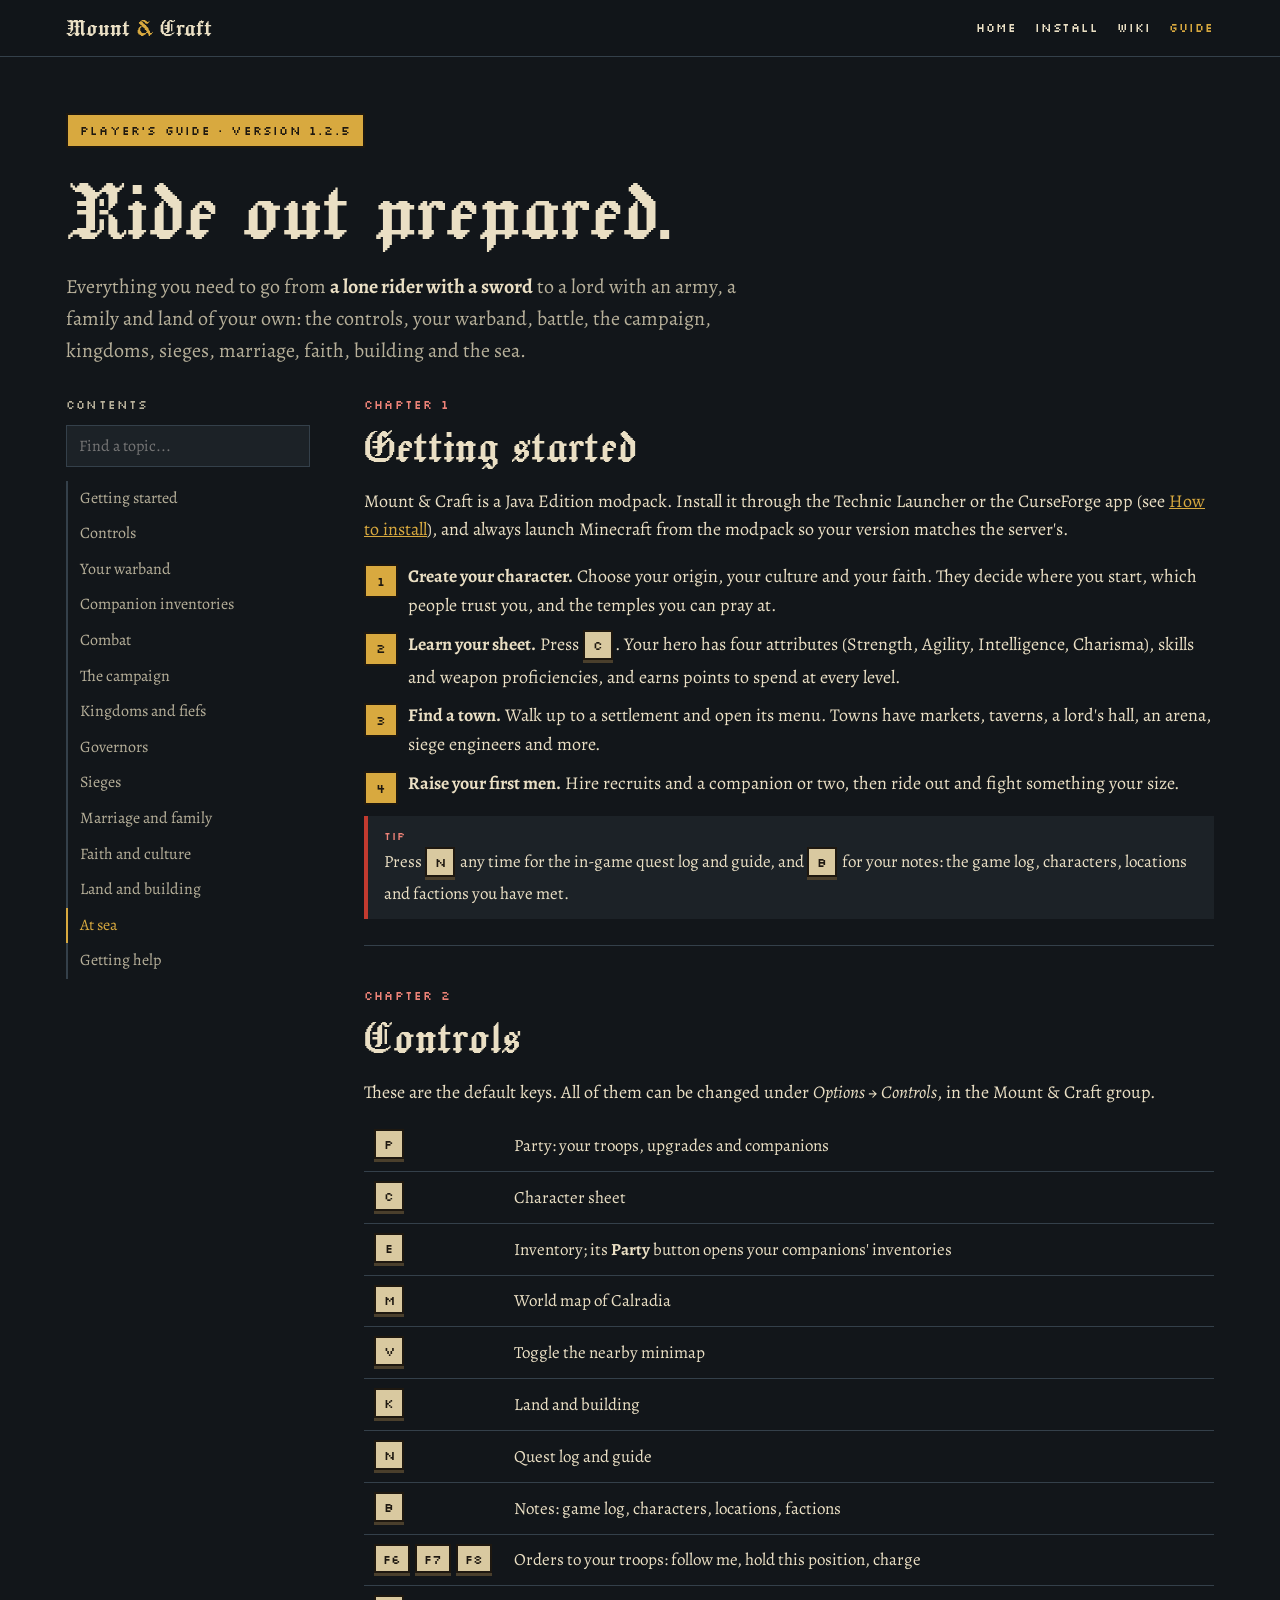
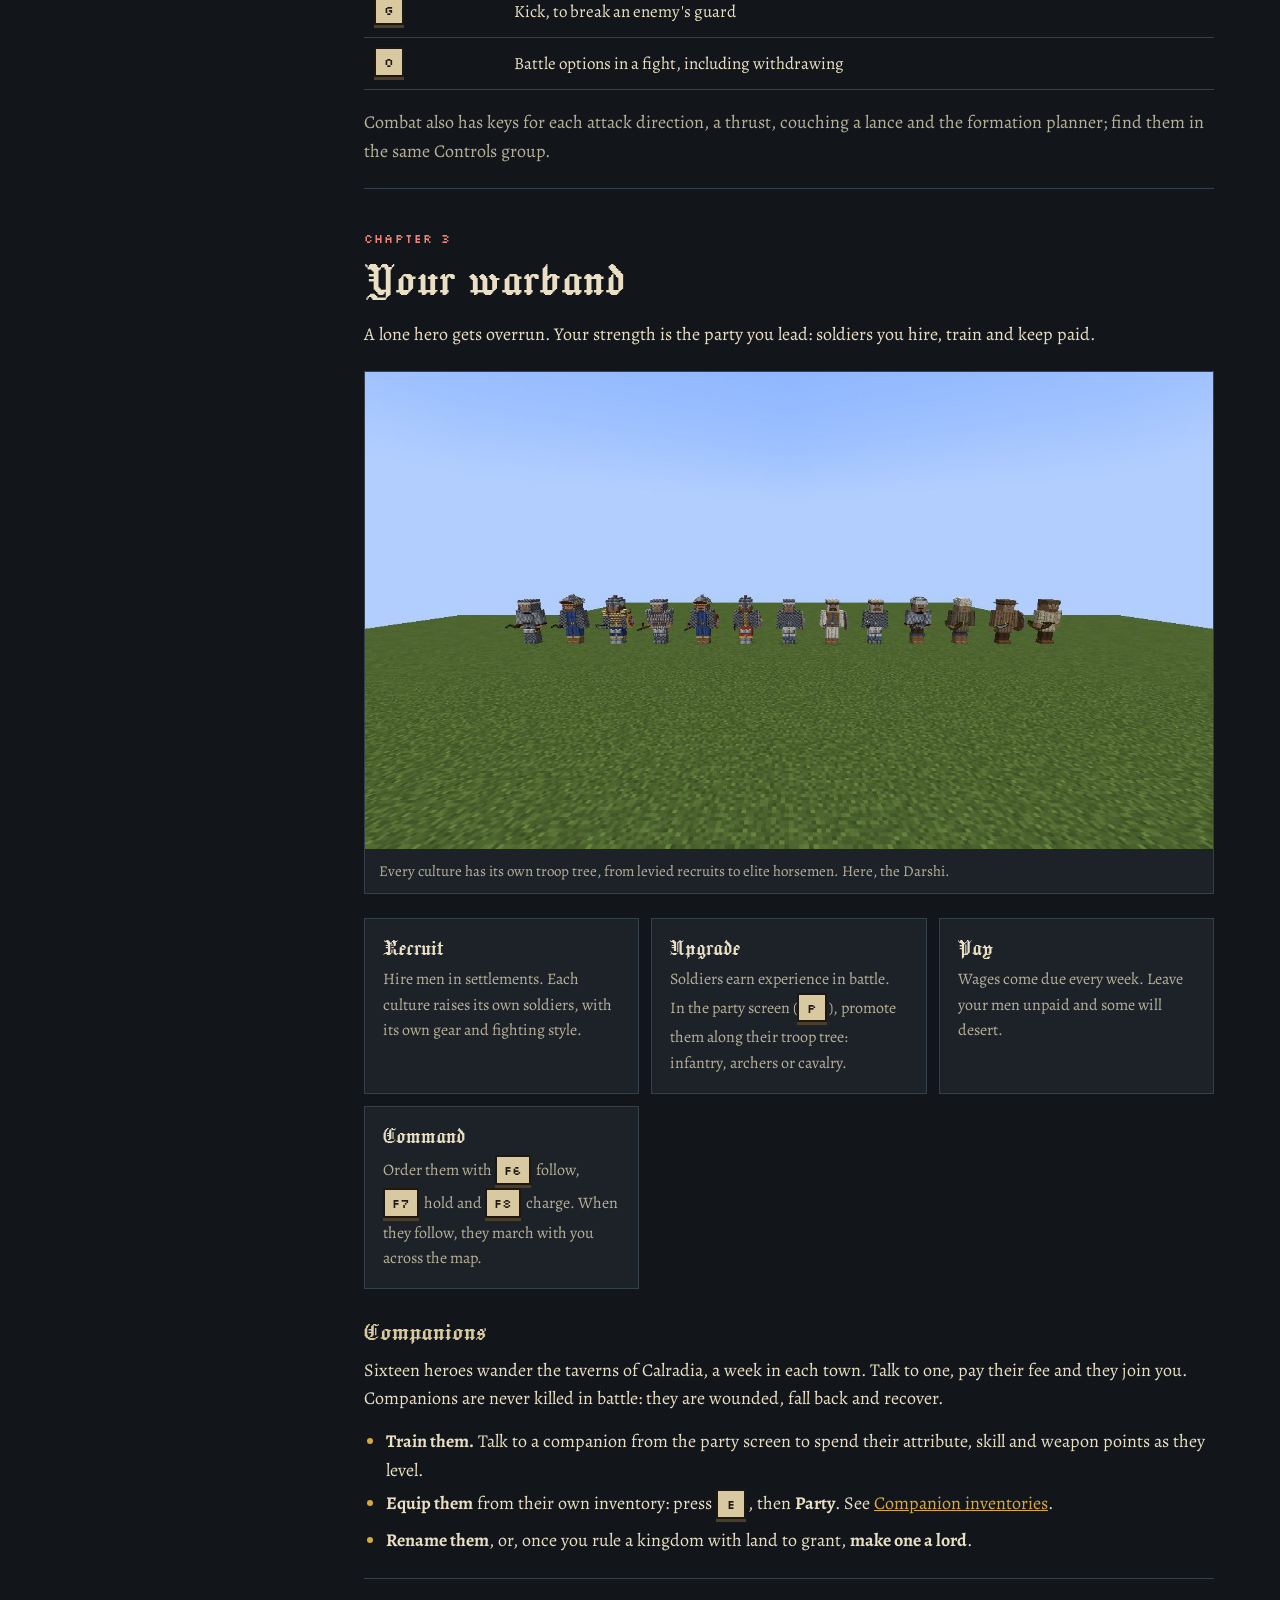
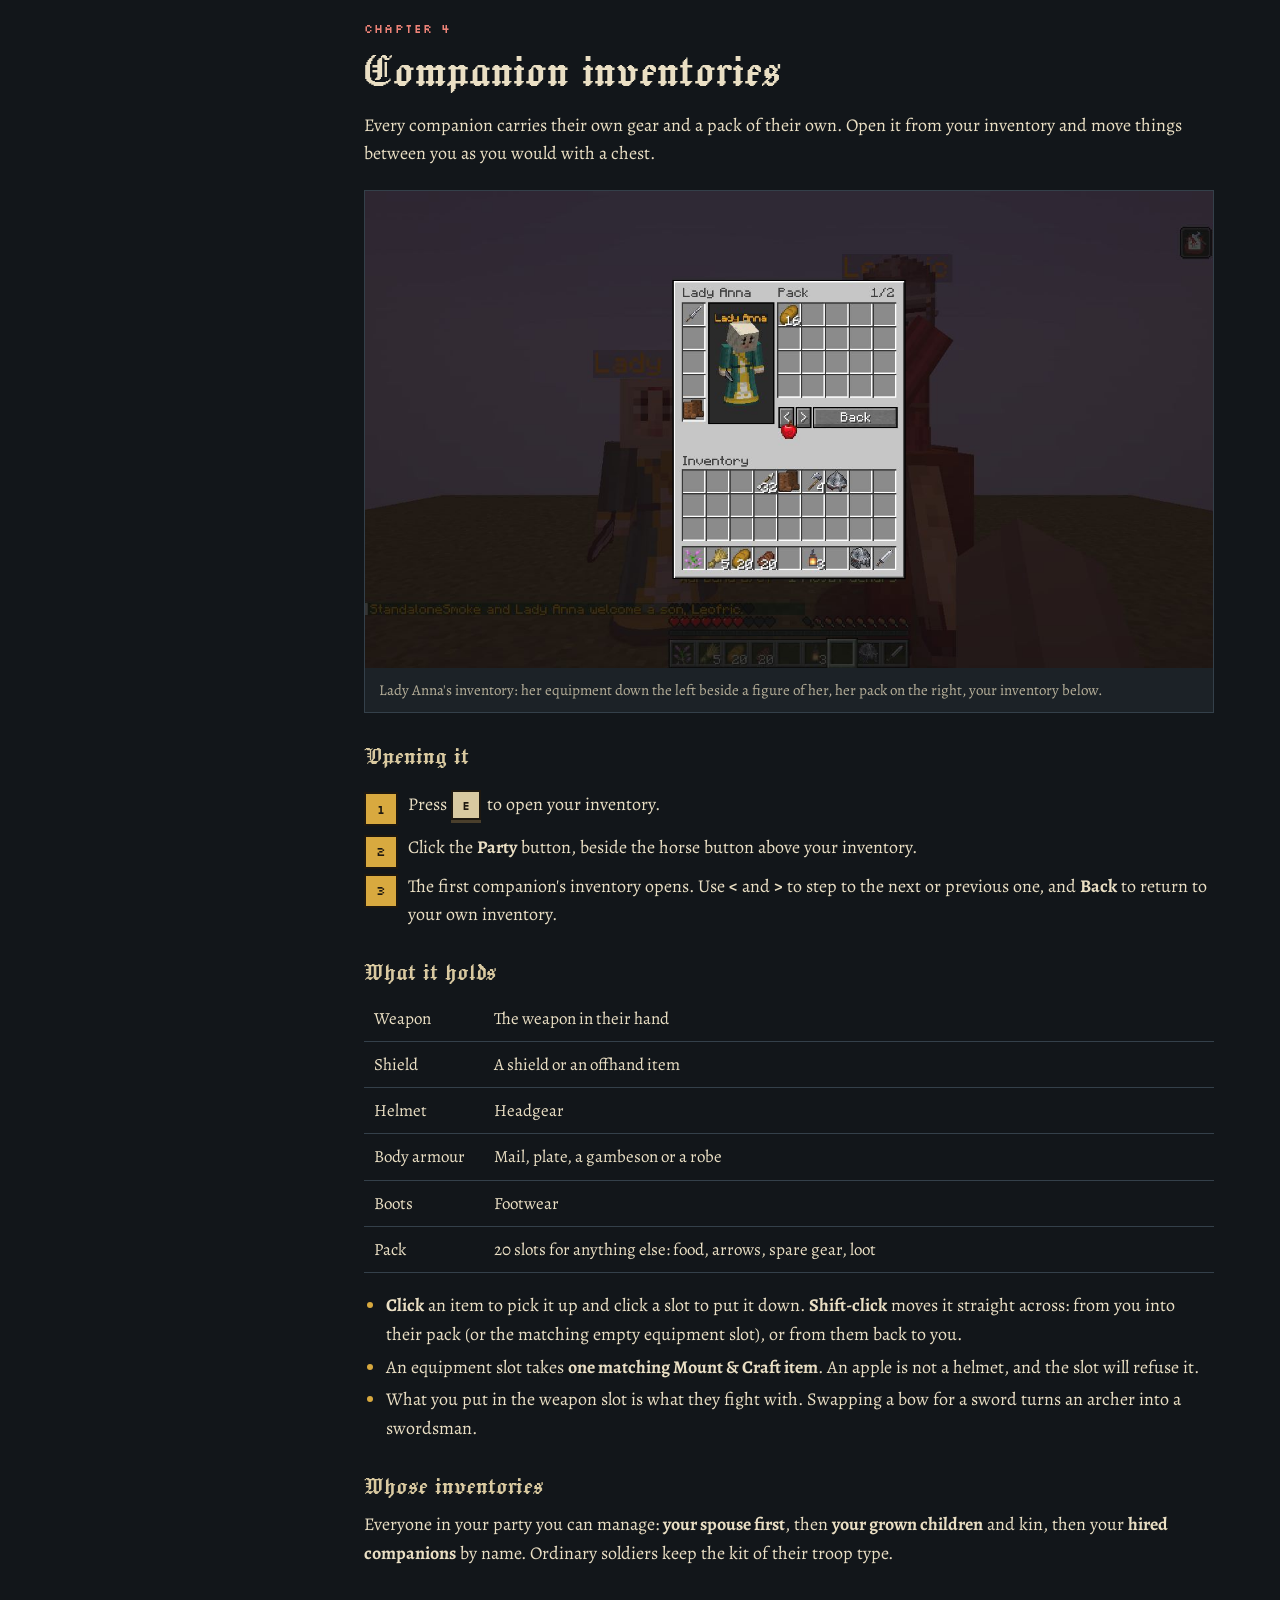
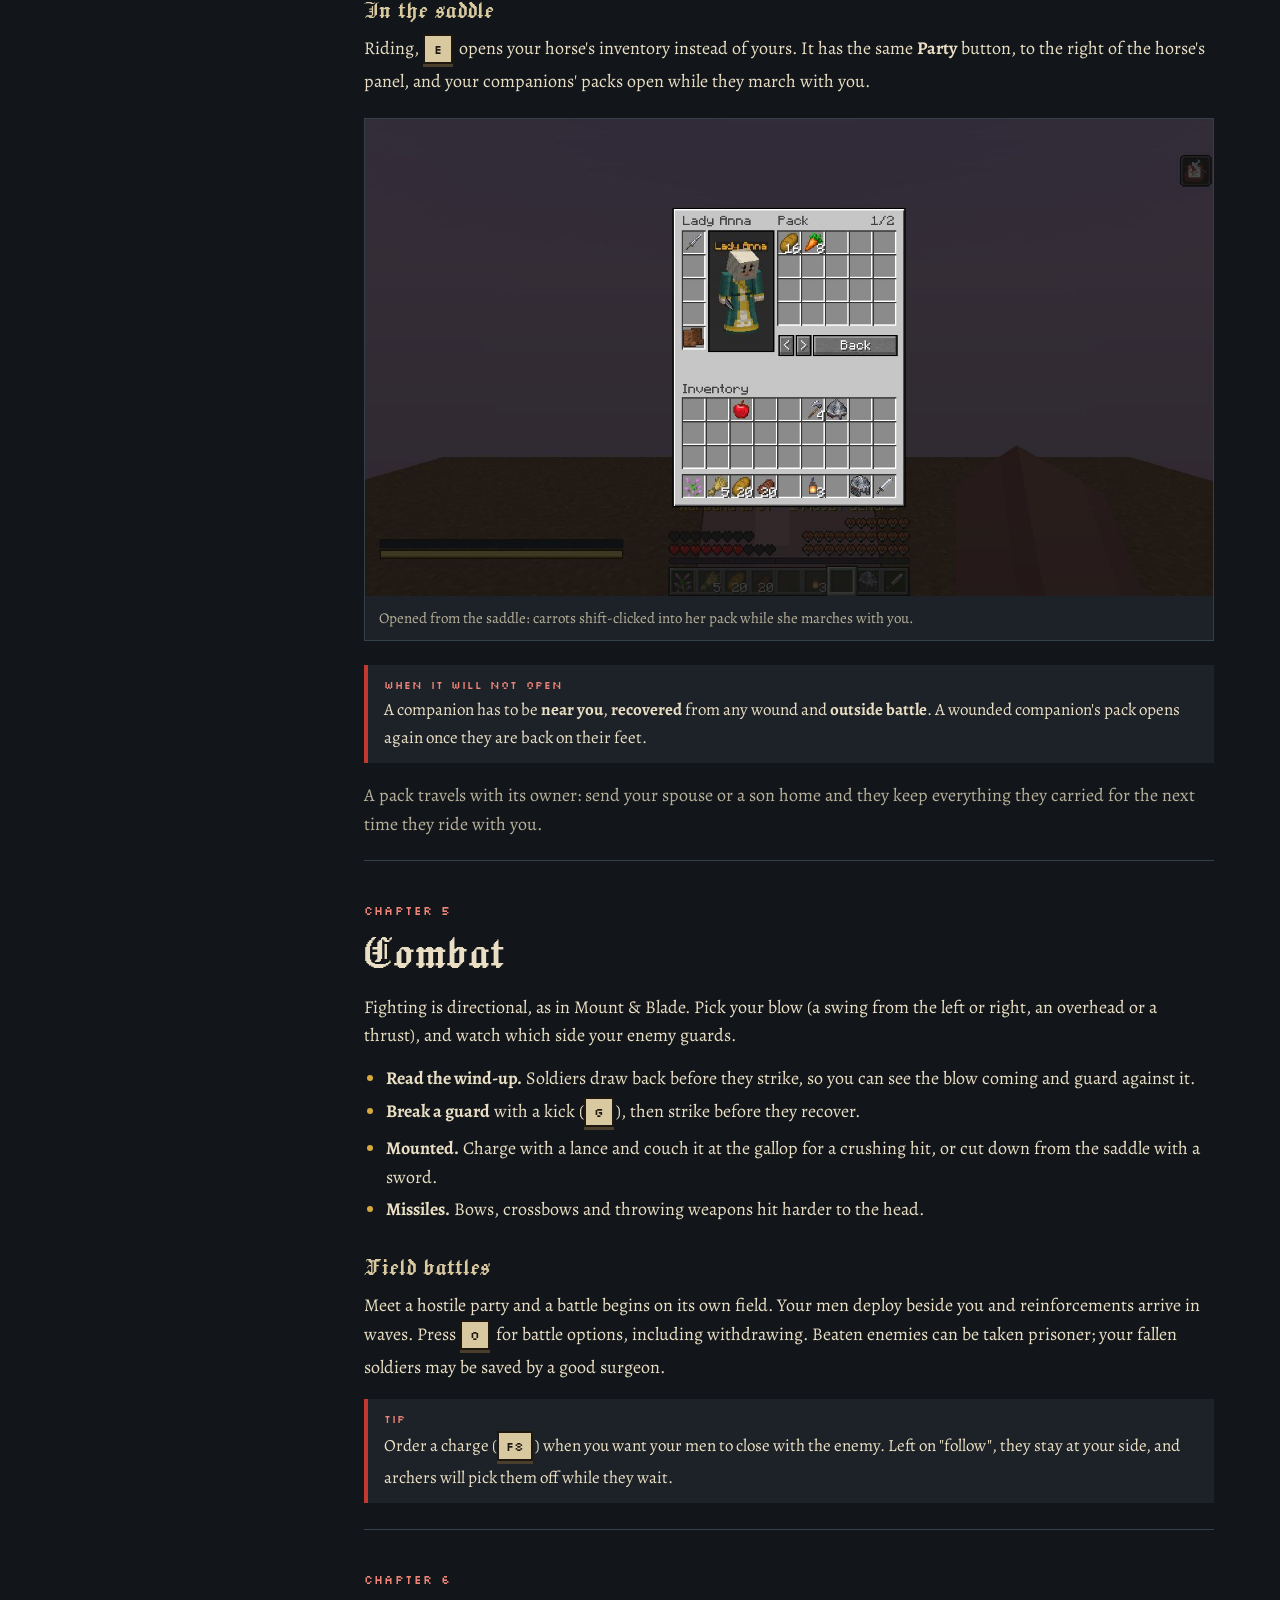
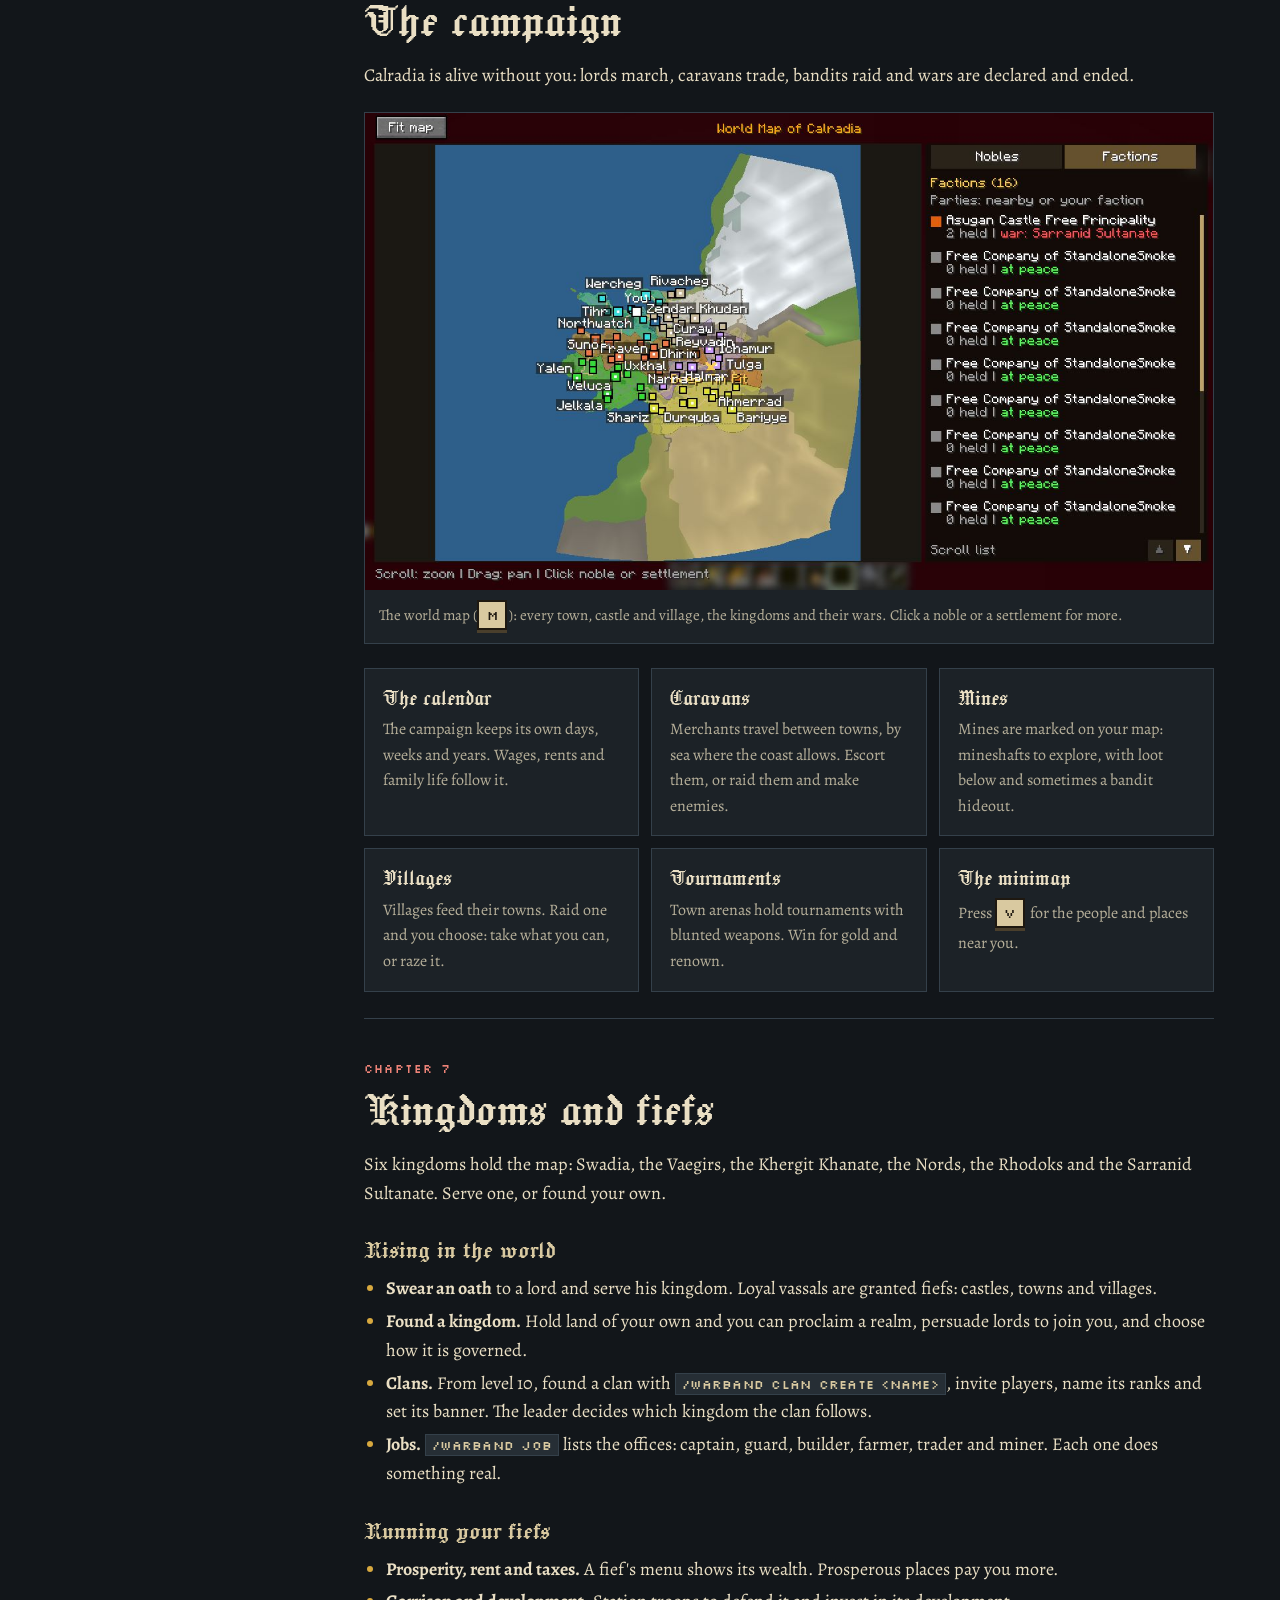
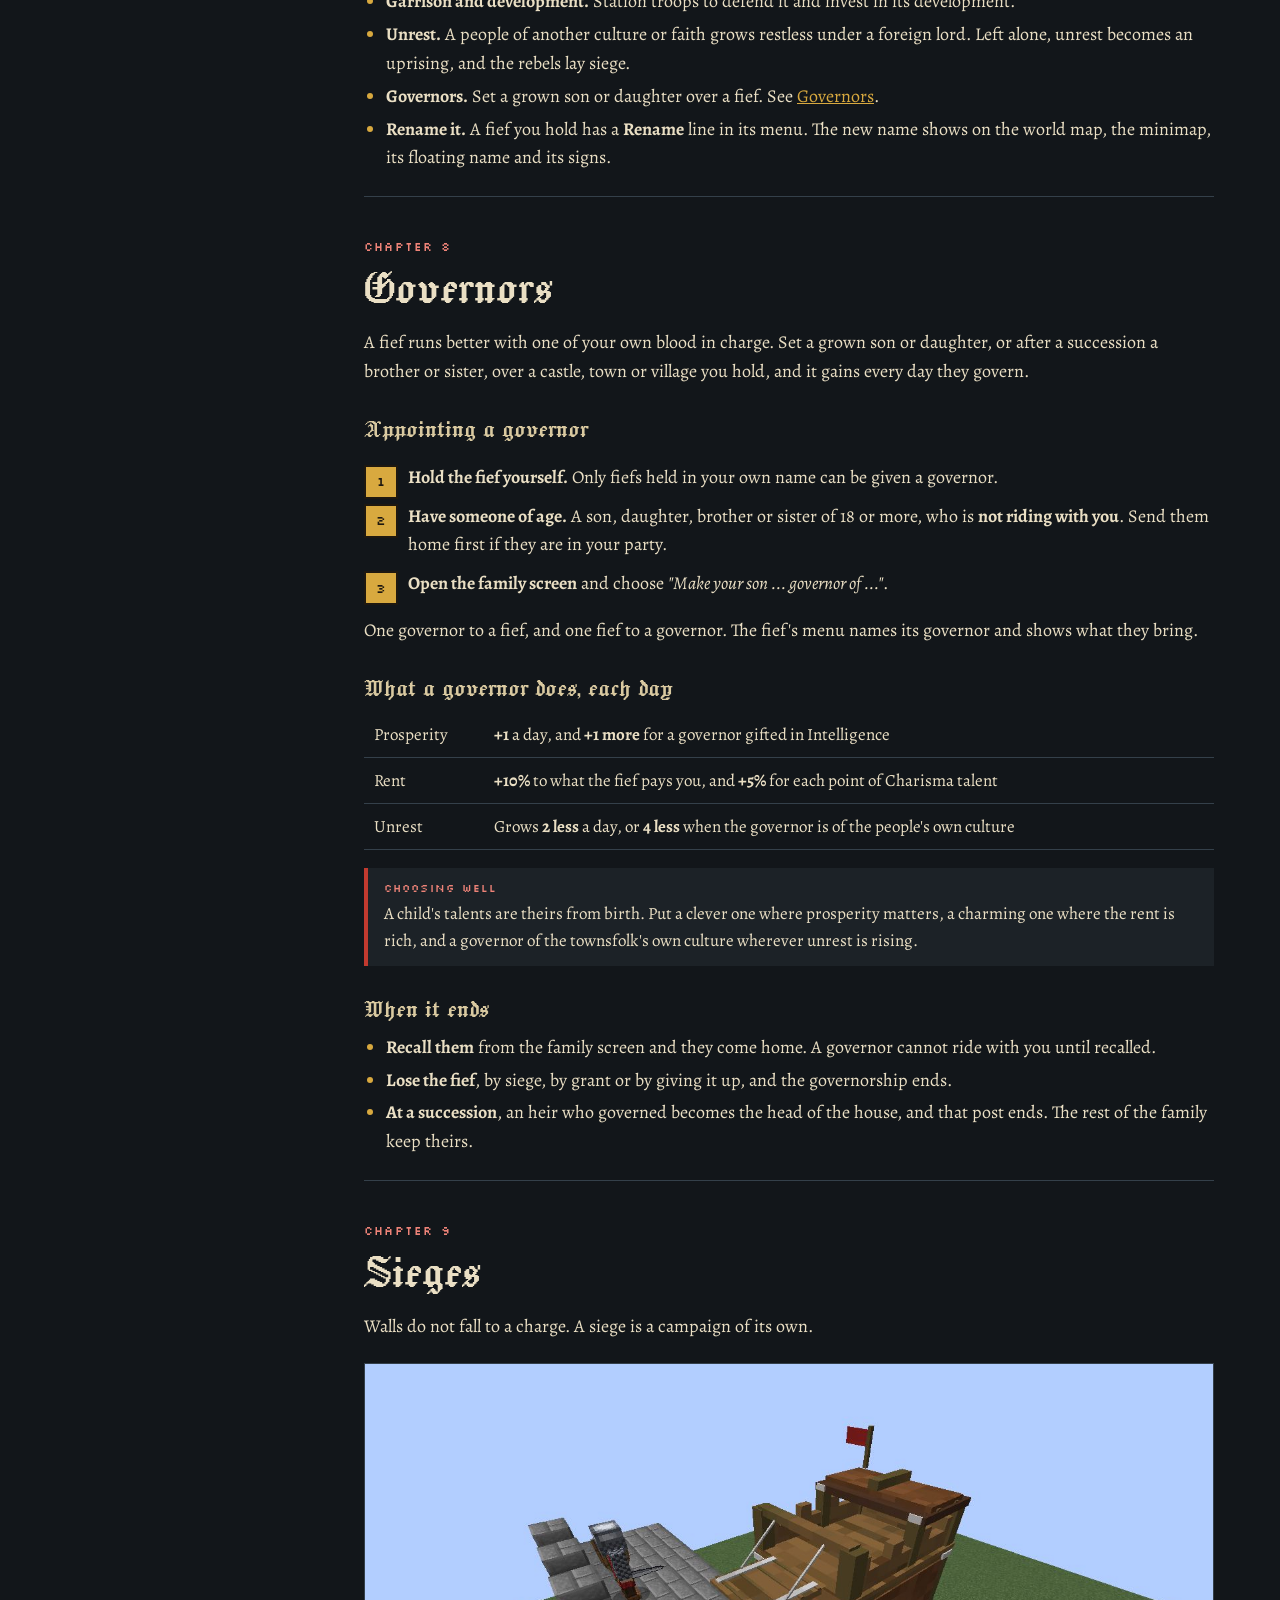
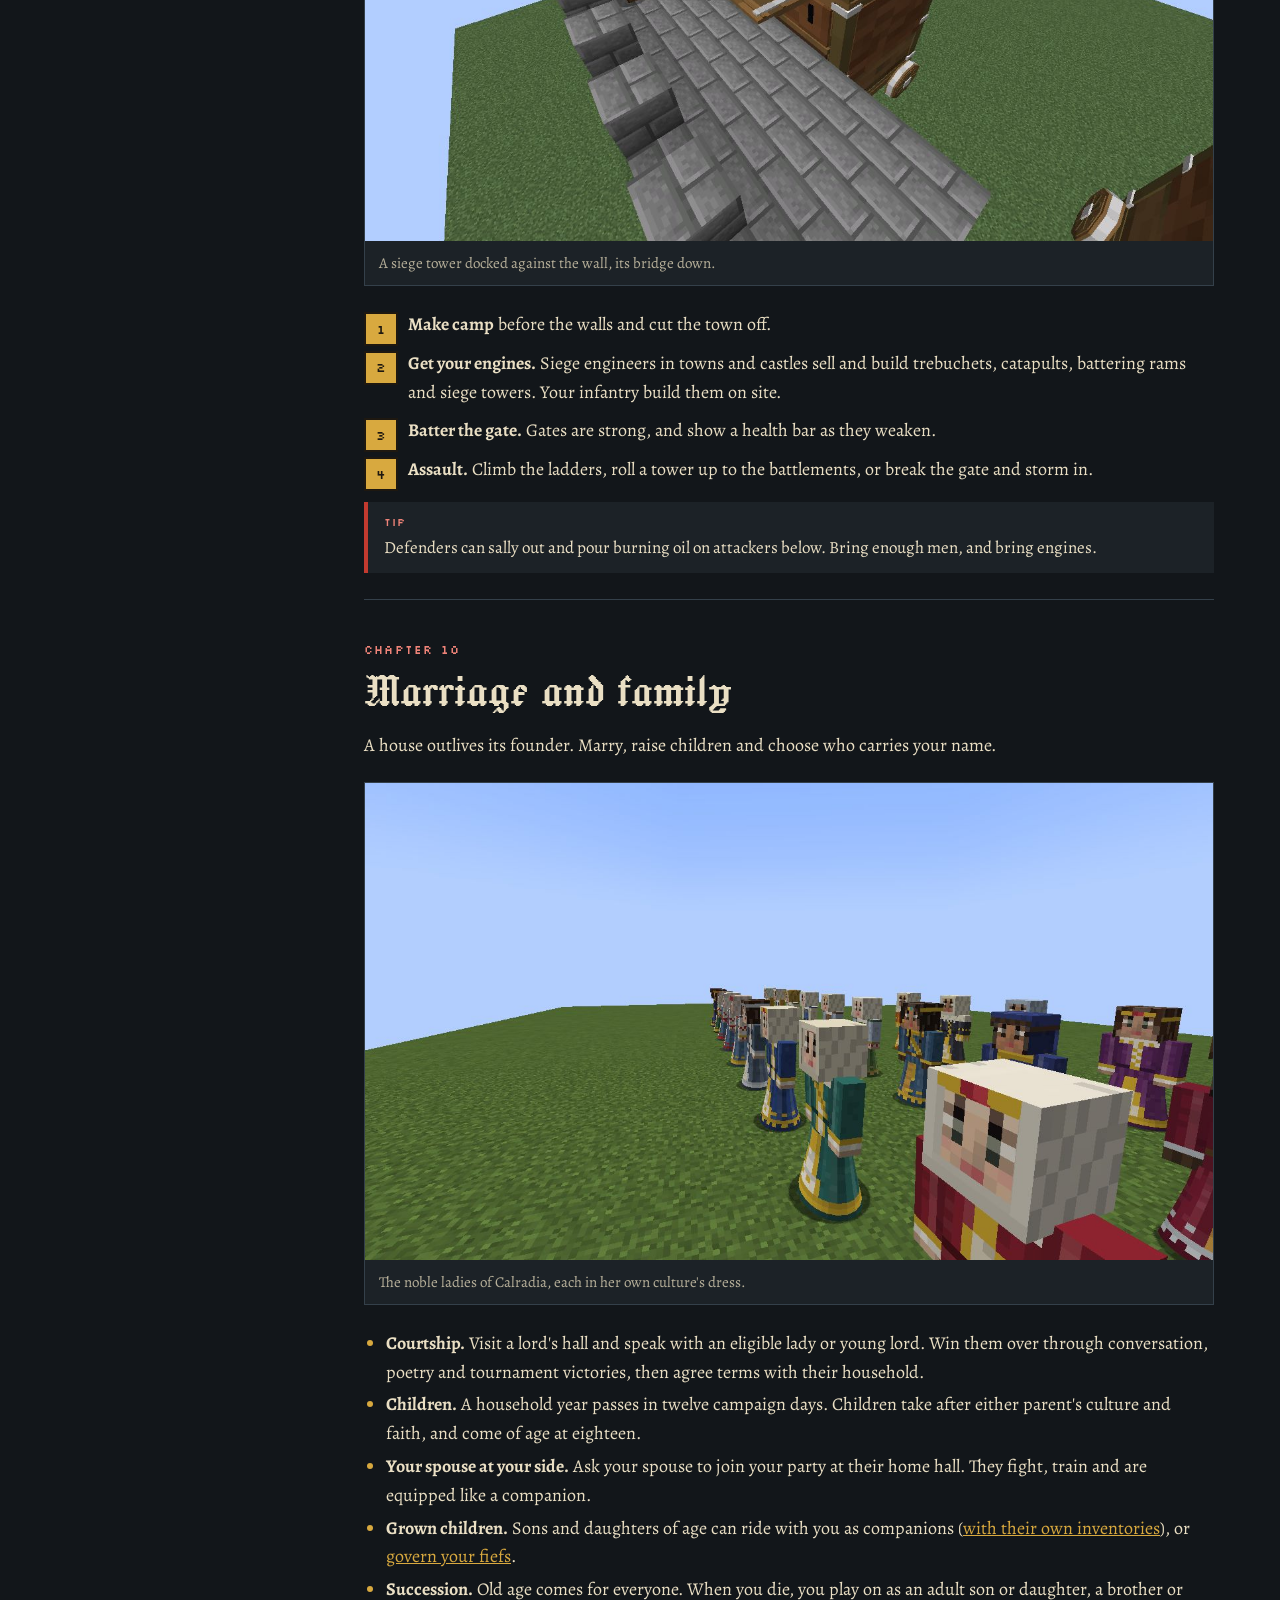
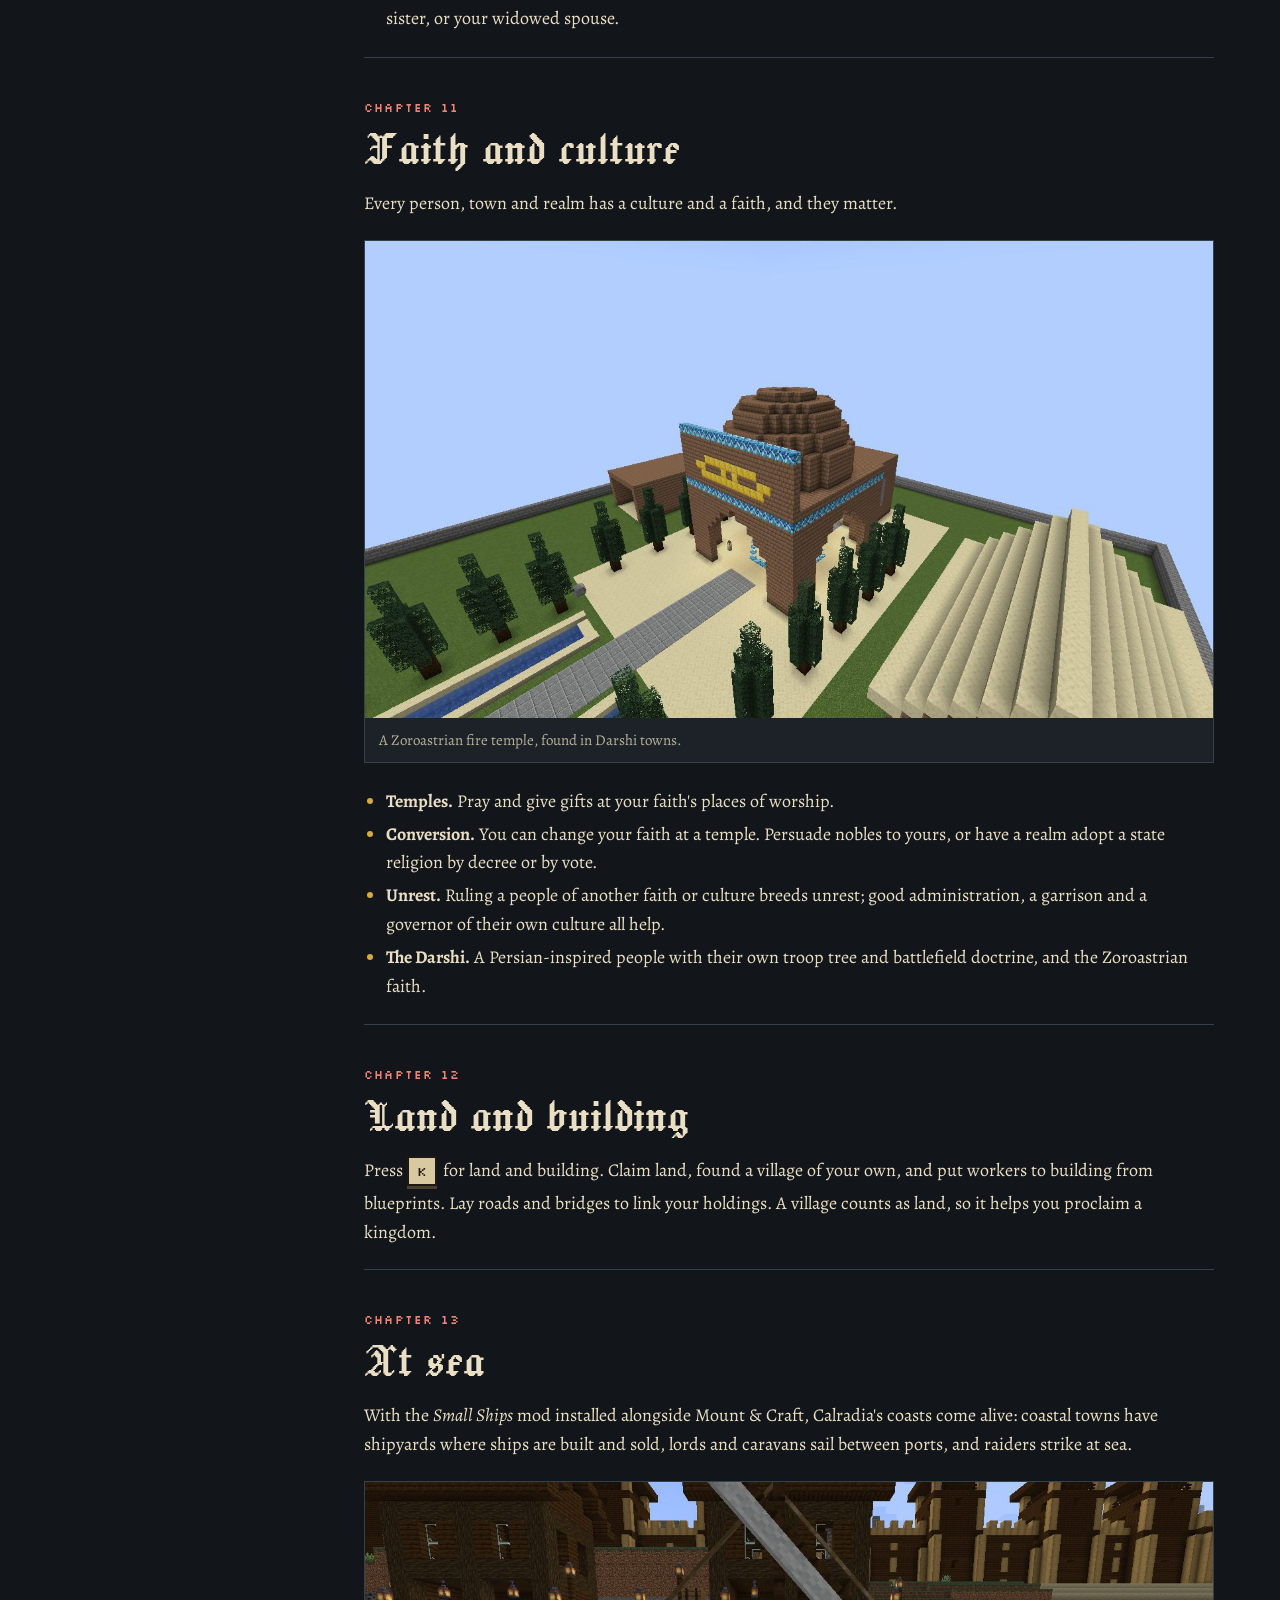
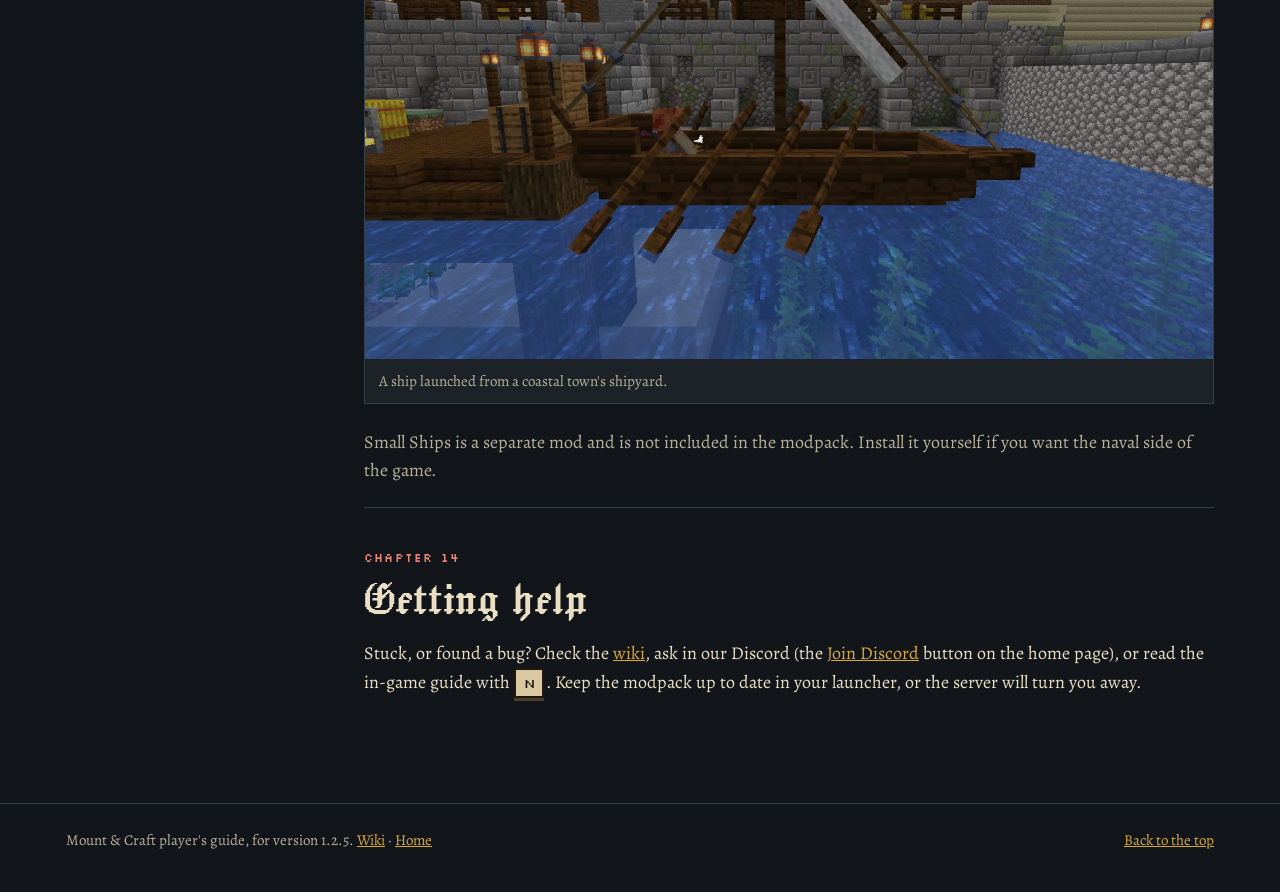
==== guide/index.html @ 96c34a3d "Add files via upload" ====
<!doctype html>
<html lang="en">
<head>
<meta charset="utf-8">
<meta name="viewport" content="width=device-width, initial-scale=1">
<title>Player's Guide | Mount &amp; Craft</title>
<meta name="description" content="How to play Mount & Craft: controls, your warband, companion inventories, combat, the campaign, kingdoms, governors, sieges, family, faith, land and the sea.">
<link rel="canonical" href="https://mountandcraft.com/guide">
<meta property="og:type" content="article">
<meta property="og:url" content="https://mountandcraft.com/guide">
<meta property="og:title" content="Player's Guide | Mount &amp; Craft">
<meta property="og:description" content="Controls, warbands, companion inventories, combat, the campaign, kingdoms, governors, sieges, family, faith, land and the sea.">
<meta property="og:image" content="https://mountandcraft.com/img/castle-town.webp">
<meta name="twitter:card" content="summary_large_image">
<link rel="preconnect" href="https://fonts.googleapis.com">
<link rel="preconnect" href="https://fonts.gstatic.com" crossorigin>
<link href="https://fonts.googleapis.com/css2?family=Alegreya:ital,wght@0,400;0,500;0,700;1,400&family=Jacquard+24&family=Silkscreen:wght@400;700&display=swap" rel="stylesheet">
<link rel="icon" href="/favicon.svg" type="image/svg+xml">
<link rel="icon" href="/favicon-32.png" sizes="32x32" type="image/png">
<link rel="apple-touch-icon" href="/apple-touch-icon.png">
<meta name="theme-color" content="#12161a">
<style>
:root {
  --night: #12161a; --stone: #1c2227; --stone-hi: #262e35; --line: #34404a;
  --parch: #eadfc4; --parch-dim: #b7b09a; --scroll: #d9c9a0; --ink: #1e1810;
  --banner: #c23a2f; --banner-dk: #8f2a22; --banner-lt: #ee8378; --brass: #d8a93f;
  --f-display: "Jacquard 24", "Pirata One", Georgia, serif;
  --f-body: "Alegreya", Georgia, "Times New Roman", serif;
  --f-pixel: "Silkscreen", "Courier New", monospace;
  --gutter: max(16px, env(safe-area-inset-left, 0px));
  color-scheme: dark;
}
* { box-sizing: border-box; }
html { scroll-behavior: smooth; scroll-padding-top: 76px; }
body { margin: 0; background: var(--night); color: var(--parch); font: 18px/1.6 var(--f-body); -webkit-font-smoothing: antialiased; }
a { color: var(--brass); }
a:hover { color: var(--parch); }
img { max-width: 100%; display: block; }

/* header, as on the wiki */
.top { position: sticky; top: 0; z-index: 10; background: rgba(18,22,26,.94); backdrop-filter: blur(6px); border-bottom: 1px solid var(--line); }
.top-in { max-width: 1180px; margin: 0 auto; padding: 14px var(--gutter); display: flex; align-items: center; justify-content: space-between; gap: 16px; }
.logo { font-family: var(--f-display); font-size: 28px; line-height: 1; color: var(--parch); text-decoration: none; white-space: nowrap; }
.logo b { color: var(--brass); font-weight: 400; }
.top nav { display: flex; gap: 18px; flex-wrap: wrap; justify-content: flex-end; }
.top nav a { font-family: var(--f-pixel); font-size: 12px; letter-spacing: .08em; text-transform: uppercase; color: var(--parch); text-decoration: none; }
.top nav a:hover, .top nav a[aria-current] { color: var(--brass); }

/* title */
.hero { max-width: 1180px; margin: 0 auto; padding: 56px var(--gutter) 28px; }
.eyebrow { display: inline-block; font-family: var(--f-pixel); font-size: 12px; letter-spacing: .1em; text-transform: uppercase; color: var(--ink); background: var(--brass); padding: 6px 12px; border: 2px solid var(--ink); }
h1 { font-family: var(--f-display); font-weight: 400; font-size: clamp(52px, 9vw, 96px); line-height: .95; margin: 18px 0 14px; }
.lede { max-width: 720px; font-size: 20px; color: var(--parch-dim); margin: 0; }
.lede strong { color: var(--parch); }

/* layout: contents beside the chapters */
.wrap { max-width: 1180px; margin: 0 auto; padding: 0 var(--gutter) 80px; display: grid; grid-template-columns: 250px minmax(0, 1fr); gap: 48px; align-items: start; }
.toc { position: sticky; top: 88px; max-height: calc(100vh - 110px); overflow: auto; padding-right: 6px; }
.toc h2 { font-family: var(--f-pixel); font-size: 12px; letter-spacing: .1em; text-transform: uppercase; color: var(--parch-dim); margin: 0 0 10px; font-weight: 400; }
.find { width: 100%; font: 16px var(--f-body); color: var(--parch); background: var(--stone); border: 1px solid var(--line); padding: 9px 12px; margin-bottom: 14px; }
.find:focus { outline: 2px solid var(--brass); outline-offset: 0; }
.toc ol { list-style: none; margin: 0; padding: 0; }
.toc li a { display: block; padding: 5px 0 5px 12px; border-left: 2px solid var(--line); color: var(--parch-dim); text-decoration: none; font-size: 16px; }
.toc li a:hover { color: var(--parch); border-color: var(--parch-dim); }
.toc li a.on { color: var(--brass); border-color: var(--brass); }
.toc .none { display: none; color: var(--parch-dim); font-size: 15px; margin: 8px 0 0; }

/* chapters */
.ch { border-top: 1px solid var(--line); padding: 40px 0 8px; }
.ch:first-child { border-top: 0; padding-top: 0; }
.ch > .label { font-family: var(--f-pixel); font-size: 12px; letter-spacing: .1em; text-transform: uppercase; color: var(--banner-lt); margin: 0 0 6px; }
.ch h2 { font-family: var(--f-display); font-weight: 400; font-size: clamp(36px, 5vw, 52px); line-height: 1; margin: 0 0 14px; }
.ch h3 { font-family: var(--f-display); font-weight: 400; font-size: 28px; line-height: 1.1; margin: 28px 0 8px; color: var(--scroll); }
.ch p { margin: 0 0 14px; }
.ch ul { margin: 0 0 16px; padding-left: 22px; }
.ch li { margin: 4px 0; }
.ch li::marker { color: var(--brass); }
.dim { color: var(--parch-dim); }
code { font-family: var(--f-pixel); font-size: .72em; letter-spacing: .02em; background: var(--stone-hi); border: 1px solid var(--line); padding: 2px 6px; color: var(--scroll); white-space: nowrap; }

figure { margin: 22px 0 24px; border: 1px solid var(--line); background: var(--stone); }
figure img { width: 100%; height: auto; aspect-ratio: 16 / 9; object-fit: cover; image-rendering: auto; }
figcaption { padding: 10px 14px; font-size: 15px; color: var(--parch-dim); }

.cards { display: grid; grid-template-columns: repeat(auto-fit, minmax(230px, 1fr)); gap: 12px; margin: 8px 0 18px; }
.card { background: var(--stone); border: 1px solid var(--line); padding: 16px 18px; }
.card h4 { font-family: var(--f-display); font-weight: 400; font-size: 24px; line-height: 1.1; margin: 0 0 6px; color: var(--parch); }
.card p { margin: 0; font-size: 16px; color: var(--parch-dim); }

.tip { border-left: 4px solid var(--banner); background: var(--stone); padding: 12px 16px; margin: 18px 0; font-size: 17px; }
.tip b { font-family: var(--f-pixel); font-size: 11px; letter-spacing: .1em; text-transform: uppercase; color: var(--banner-lt); font-weight: 400; display: block; margin-bottom: 2px; }

/* controls */
.keys { width: 100%; border-collapse: collapse; margin: 8px 0 18px; font-size: 17px; }
.keys td { padding: 9px 10px; border-bottom: 1px solid var(--line); vertical-align: middle; }
.keys td:first-child { width: 120px; white-space: nowrap; }
kbd { display: inline-block; min-width: 30px; text-align: center; font-family: var(--f-pixel); font-size: 13px; color: var(--ink); background: var(--scroll); border: 2px solid var(--ink); box-shadow: 0 3px 0 var(--ink-dim, #4a3f2c); padding: 3px 7px 2px; margin: 0 2px 3px 0; }

.steps { counter-reset: s; list-style: none; padding: 0 !important; }
.steps li { counter-increment: s; position: relative; padding-left: 44px; margin: 10px 0 !important; }
.steps li::before { content: counter(s); position: absolute; left: 0; top: 2px; width: 30px; height: 30px; display: grid; place-items: center; font-family: var(--f-pixel); font-size: 13px; color: var(--ink); background: var(--brass); border: 2px solid var(--ink); }

.foot { border-top: 1px solid var(--line); }
.foot-in { max-width: 1180px; margin: 0 auto; padding: 24px var(--gutter) 40px; display: flex; justify-content: space-between; gap: 16px; flex-wrap: wrap; font-size: 15px; color: var(--parch-dim); }

[hidden] { display: none !important; }

@media (max-width: 960px) {
  .wrap { grid-template-columns: minmax(0, 1fr); gap: 20px; }
  .toc { position: static; max-height: none; border: 1px solid var(--line); background: var(--stone); padding: 14px 16px; }
  .toc ol { columns: 2; column-gap: 18px; }
  .hero { padding-top: 36px; }
}
@media (max-width: 520px) {
  body { font-size: 17px; }
  .top nav { gap: 12px; }
  .top nav a.wide { display: none; }
  .toc ol { columns: 1; }
  .keys td:first-child { width: 96px; }
}
</style>
</head>
<body id="top">

<header class="top">
  <div class="top-in">
    <a class="logo" href="/">Mount <b>&amp;</b> Craft</a>
    <nav aria-label="Site">
      <a href="/">Home</a>
      <a class="wide" href="/#install">Install</a>
      <a href="/wiki">Wiki</a>
      <a href="/guide" aria-current="page">Guide</a>
    </nav>
  </div>
</header>

<section class="hero">
  <span class="eyebrow">Player's guide &middot; version 1.2.5</span>
  <h1>Ride out prepared.</h1>
  <p class="lede">Everything you need to go from <strong>a lone rider with a sword</strong> to a lord with an army, a family and land of your own: the controls, your warband, battle, the campaign, kingdoms, sieges, marriage, faith, building and the sea.</p>
</section>

<div class="wrap">
  <aside class="toc" aria-label="Contents">
    <h2>Contents</h2>
    <input class="find" type="search" placeholder="Find a topic..." aria-label="Find a topic" id="find">
    <ol id="toc"></ol>
    <p class="none" id="none">Nothing matches. Try "siege", "marry" or "map".</p>
  </aside>

  <main id="guide">

    <section class="ch" id="start" data-title="Getting started">
      <p class="label"></p>
      <h2>Getting started</h2>
      <p>Mount &amp; Craft is a Java Edition modpack. Install it through the Technic Launcher or the CurseForge app (see <a href="/#install">How to install</a>), and always launch Minecraft from the modpack so your version matches the server's.</p>
      <ol class="steps">
        <li><strong>Create your character.</strong> Choose your origin, your culture and your faith. They decide where you start, which people trust you, and the temples you can pray at.</li>
        <li><strong>Learn your sheet.</strong> Press <kbd>C</kbd>. Your hero has four attributes (Strength, Agility, Intelligence, Charisma), skills and weapon proficiencies, and earns points to spend at every level.</li>
        <li><strong>Find a town.</strong> Walk up to a settlement and open its menu. Towns have markets, taverns, a lord's hall, an arena, siege engineers and more.</li>
        <li><strong>Raise your first men.</strong> Hire recruits and a companion or two, then ride out and fight something your size.</li>
      </ol>
      <div class="tip"><b>Tip</b>Press <kbd>N</kbd> any time for the in-game quest log and guide, and <kbd>B</kbd> for your notes: the game log, characters, locations and factions you have met.</div>
    </section>

    <section class="ch" id="controls" data-title="Controls">
      <p class="label"></p>
      <h2>Controls</h2>
      <p>These are the default keys. All of them can be changed under <em>Options &rarr; Controls</em>, in the Mount &amp; Craft group.</p>
      <table class="keys">
        <tr><td><kbd>P</kbd></td><td>Party: your troops, upgrades and companions</td></tr>
        <tr><td><kbd>C</kbd></td><td>Character sheet</td></tr>
        <tr><td><kbd>E</kbd></td><td>Inventory; its <strong>Party</strong> button opens your companions' inventories</td></tr>
        <tr><td><kbd>M</kbd></td><td>World map of Calradia</td></tr>
        <tr><td><kbd>V</kbd></td><td>Toggle the nearby minimap</td></tr>
        <tr><td><kbd>K</kbd></td><td>Land and building</td></tr>
        <tr><td><kbd>N</kbd></td><td>Quest log and guide</td></tr>
        <tr><td><kbd>B</kbd></td><td>Notes: game log, characters, locations, factions</td></tr>
        <tr><td><kbd>F6</kbd> <kbd>F7</kbd> <kbd>F8</kbd></td><td>Orders to your troops: follow me, hold this position, charge</td></tr>
        <tr><td><kbd>G</kbd></td><td>Kick, to break an enemy's guard</td></tr>
        <tr><td><kbd>O</kbd></td><td>Battle options in a fight, including withdrawing</td></tr>
      </table>
      <p class="dim">Combat also has keys for each attack direction, a thrust, couching a lance and the formation planner; find them in the same Controls group.</p>
    </section>

    <section class="ch" id="warband" data-title="Your warband">
      <p class="label"></p>
      <h2>Your warband</h2>
      <p>A lone hero gets overrun. Your strength is the party you lead: soldiers you hire, train and keep paid.</p>
      <figure><img src="/guide/img/warband.jpg" alt="A line of Darshi soldiers in armour on open ground" loading="lazy" width="1280" height="720"><figcaption>Every culture has its own troop tree, from levied recruits to elite horsemen. Here, the Darshi.</figcaption></figure>
      <div class="cards">
        <div class="card"><h4>Recruit</h4><p>Hire men in settlements. Each culture raises its own soldiers, with its own gear and fighting style.</p></div>
        <div class="card"><h4>Upgrade</h4><p>Soldiers earn experience in battle. In the party screen (<kbd>P</kbd>), promote them along their troop tree: infantry, archers or cavalry.</p></div>
        <div class="card"><h4>Pay</h4><p>Wages come due every week. Leave your men unpaid and some will desert.</p></div>
        <div class="card"><h4>Command</h4><p>Order them with <kbd>F6</kbd> follow, <kbd>F7</kbd> hold and <kbd>F8</kbd> charge. When they follow, they march with you across the map.</p></div>
      </div>
      <h3>Companions</h3>
      <p>Sixteen heroes wander the taverns of Calradia, a week in each town. Talk to one, pay their fee and they join you. Companions are never killed in battle: they are wounded, fall back and recover.</p>
      <ul>
        <li><strong>Train them.</strong> Talk to a companion from the party screen to spend their attribute, skill and weapon points as they level.</li>
        <li><strong>Equip them</strong> from their own inventory: press <kbd>E</kbd>, then <strong>Party</strong>. See <a href="#packs">Companion inventories</a>.</li>
        <li><strong>Rename them</strong>, or, once you rule a kingdom with land to grant, <strong>make one a lord</strong>.</li>
      </ul>
    </section>

    <section class="ch" id="packs" data-title="Companion inventories">
      <p class="label"></p>
      <h2>Companion inventories</h2>
      <p>Every companion carries their own gear and a pack of their own. Open it from your inventory and move things between you as you would with a chest.</p>
      <figure><img src="/guide/img/companions.jpg" alt="The companion inventory screen showing equipment slots, a figure of the companion, a pack and the player's inventory" loading="lazy" width="1280" height="720"><figcaption>Lady Anna's inventory: her equipment down the left beside a figure of her, her pack on the right, your inventory below.</figcaption></figure>
      <h3>Opening it</h3>
      <ol class="steps">
        <li>Press <kbd>E</kbd> to open your inventory.</li>
        <li>Click the <strong>Party</strong> button, beside the horse button above your inventory.</li>
        <li>The first companion's inventory opens. Use <strong>&lt;</strong> and <strong>&gt;</strong> to step to the next or previous one, and <strong>Back</strong> to return to your own inventory.</li>
      </ol>
      <h3>What it holds</h3>
      <table class="keys">
        <tr><td>Weapon</td><td>The weapon in their hand</td></tr>
        <tr><td>Shield</td><td>A shield or an offhand item</td></tr>
        <tr><td>Helmet</td><td>Headgear</td></tr>
        <tr><td>Body armour</td><td>Mail, plate, a gambeson or a robe</td></tr>
        <tr><td>Boots</td><td>Footwear</td></tr>
        <tr><td>Pack</td><td>20 slots for anything else: food, arrows, spare gear, loot</td></tr>
      </table>
      <ul>
        <li><strong>Click</strong> an item to pick it up and click a slot to put it down. <strong>Shift-click</strong> moves it straight across: from you into their pack (or the matching empty equipment slot), or from them back to you.</li>
        <li>An equipment slot takes <strong>one matching Mount &amp; Craft item</strong>. An apple is not a helmet, and the slot will refuse it.</li>
        <li>What you put in the weapon slot is what they fight with. Swapping a bow for a sword turns an archer into a swordsman.</li>
      </ul>
      <h3>Whose inventories</h3>
      <p>Everyone in your party you can manage: <strong>your spouse first</strong>, then <strong>your grown children</strong> and kin, then your <strong>hired companions</strong> by name. Ordinary soldiers keep the kit of their troop type.</p>
      <h3>In the saddle</h3>
      <p>Riding, <kbd>E</kbd> opens your horse's inventory instead of yours. It has the same <strong>Party</strong> button, to the right of the horse's panel, and your companions' packs open while they march with you.</p>
      <figure><img src="/guide/img/riding.jpg" alt="The companion inventory opened while riding, with carrots moved into the companion's pack" loading="lazy" width="1280" height="720"><figcaption>Opened from the saddle: carrots shift-clicked into her pack while she marches with you.</figcaption></figure>
      <div class="tip"><b>When it will not open</b>A companion has to be <strong>near you</strong>, <strong>recovered</strong> from any wound and <strong>outside battle</strong>. A wounded companion's pack opens again once they are back on their feet.</div>
      <p class="dim">A pack travels with its owner: send your spouse or a son home and they keep everything they carried for the next time they ride with you.</p>
    </section>

    <section class="ch" id="combat" data-title="Combat">
      <p class="label"></p>
      <h2>Combat</h2>
      <p>Fighting is directional, as in Mount &amp; Blade. Pick your blow (a swing from the left or right, an overhead or a thrust), and watch which side your enemy guards.</p>
      <ul>
        <li><strong>Read the wind-up.</strong> Soldiers draw back before they strike, so you can see the blow coming and guard against it.</li>
        <li><strong>Break a guard</strong> with a kick (<kbd>G</kbd>), then strike before they recover.</li>
        <li><strong>Mounted.</strong> Charge with a lance and couch it at the gallop for a crushing hit, or cut down from the saddle with a sword.</li>
        <li><strong>Missiles.</strong> Bows, crossbows and throwing weapons hit harder to the head.</li>
      </ul>
      <h3>Field battles</h3>
      <p>Meet a hostile party and a battle begins on its own field. Your men deploy beside you and reinforcements arrive in waves. Press <kbd>O</kbd> for battle options, including withdrawing. Beaten enemies can be taken prisoner; your fallen soldiers may be saved by a good surgeon.</p>
      <div class="tip"><b>Tip</b>Order a charge (<kbd>F8</kbd>) when you want your men to close with the enemy. Left on "follow", they stay at your side, and archers will pick them off while they wait.</div>
    </section>

    <section class="ch" id="campaign" data-title="The campaign">
      <p class="label"></p>
      <h2>The campaign</h2>
      <p>Calradia is alive without you: lords march, caravans trade, bandits raid and wars are declared and ended.</p>
      <figure><img src="/guide/img/map.jpg" alt="The world map of Calradia with kingdoms coloured and town names" loading="lazy" width="1280" height="720"><figcaption>The world map (<kbd>M</kbd>): every town, castle and village, the kingdoms and their wars. Click a noble or a settlement for more.</figcaption></figure>
      <div class="cards">
        <div class="card"><h4>The calendar</h4><p>The campaign keeps its own days, weeks and years. Wages, rents and family life follow it.</p></div>
        <div class="card"><h4>Caravans</h4><p>Merchants travel between towns, by sea where the coast allows. Escort them, or raid them and make enemies.</p></div>
        <div class="card"><h4>Mines</h4><p>Mines are marked on your map: mineshafts to explore, with loot below and sometimes a bandit hideout.</p></div>
        <div class="card"><h4>Villages</h4><p>Villages feed their towns. Raid one and you choose: take what you can, or raze it.</p></div>
        <div class="card"><h4>Tournaments</h4><p>Town arenas hold tournaments with blunted weapons. Win for gold and renown.</p></div>
        <div class="card"><h4>The minimap</h4><p>Press <kbd>V</kbd> for the people and places near you.</p></div>
      </div>
    </section>

    <section class="ch" id="kingdoms" data-title="Kingdoms and fiefs">
      <p class="label"></p>
      <h2>Kingdoms and fiefs</h2>
      <p>Six kingdoms hold the map: Swadia, the Vaegirs, the Khergit Khanate, the Nords, the Rhodoks and the Sarranid Sultanate. Serve one, or found your own.</p>
      <h3>Rising in the world</h3>
      <ul>
        <li><strong>Swear an oath</strong> to a lord and serve his kingdom. Loyal vassals are granted fiefs: castles, towns and villages.</li>
        <li><strong>Found a kingdom.</strong> Hold land of your own and you can proclaim a realm, persuade lords to join you, and choose how it is governed.</li>
        <li><strong>Clans.</strong> From level 10, found a clan with <code>/warband clan create &lt;name&gt;</code>, invite players, name its ranks and set its banner. The leader decides which kingdom the clan follows.</li>
        <li><strong>Jobs.</strong> <code>/warband job</code> lists the offices: captain, guard, builder, farmer, trader and miner. Each one does something real.</li>
      </ul>
      <h3>Running your fiefs</h3>
      <ul>
        <li><strong>Prosperity, rent and taxes.</strong> A fief's menu shows its wealth. Prosperous places pay you more.</li>
        <li><strong>Garrison and development.</strong> Station troops to defend it and invest in its development.</li>
        <li><strong>Unrest.</strong> A people of another culture or faith grows restless under a foreign lord. Left alone, unrest becomes an uprising, and the rebels lay siege.</li>
        <li><strong>Governors.</strong> Set a grown son or daughter over a fief. See <a href="#governors">Governors</a>.</li>
        <li><strong>Rename it.</strong> A fief you hold has a <strong>Rename</strong> line in its menu. The new name shows on the world map, the minimap, its floating name and its signs.</li>
      </ul>
    </section>

    <section class="ch" id="governors" data-title="Governors">
      <p class="label"></p>
      <h2>Governors</h2>
      <p>A fief runs better with one of your own blood in charge. Set a grown son or daughter, or after a succession a brother or sister, over a castle, town or village you hold, and it gains every day they govern.</p>
      <h3>Appointing a governor</h3>
      <ol class="steps">
        <li><strong>Hold the fief yourself.</strong> Only fiefs held in your own name can be given a governor.</li>
        <li><strong>Have someone of age.</strong> A son, daughter, brother or sister of 18 or more, who is <strong>not riding with you</strong>. Send them home first if they are in your party.</li>
        <li><strong>Open the family screen</strong> and choose <em>"Make your son ... governor of ..."</em>.</li>
      </ol>
      <p>One governor to a fief, and one fief to a governor. The fief's menu names its governor and shows what they bring.</p>
      <h3>What a governor does, each day</h3>
      <table class="keys">
        <tr><td>Prosperity</td><td><strong>+1</strong> a day, and <strong>+1 more</strong> for a governor gifted in Intelligence</td></tr>
        <tr><td>Rent</td><td><strong>+10%</strong> to what the fief pays you, and <strong>+5%</strong> for each point of Charisma talent</td></tr>
        <tr><td>Unrest</td><td>Grows <strong>2 less</strong> a day, or <strong>4 less</strong> when the governor is of the people's own culture</td></tr>
      </table>
      <div class="tip"><b>Choosing well</b>A child's talents are theirs from birth. Put a clever one where prosperity matters, a charming one where the rent is rich, and a governor of the townsfolk's own culture wherever unrest is rising.</div>
      <h3>When it ends</h3>
      <ul>
        <li><strong>Recall them</strong> from the family screen and they come home. A governor cannot ride with you until recalled.</li>
        <li><strong>Lose the fief</strong>, by siege, by grant or by giving it up, and the governorship ends.</li>
        <li><strong>At a succession</strong>, an heir who governed becomes the head of the house, and that post ends. The rest of the family keep theirs.</li>
      </ul>
    </section>

    <section class="ch" id="sieges" data-title="Sieges">
      <p class="label"></p>
      <h2>Sieges</h2>
      <p>Walls do not fall to a charge. A siege is a campaign of its own.</p>
      <figure><img src="/guide/img/siege.jpg" alt="A wooden siege tower drawn up against a castle wall" loading="lazy" width="1280" height="720"><figcaption>A siege tower docked against the wall, its bridge down.</figcaption></figure>
      <ol class="steps">
        <li><strong>Make camp</strong> before the walls and cut the town off.</li>
        <li><strong>Get your engines.</strong> Siege engineers in towns and castles sell and build trebuchets, catapults, battering rams and siege towers. Your infantry build them on site.</li>
        <li><strong>Batter the gate.</strong> Gates are strong, and show a health bar as they weaken.</li>
        <li><strong>Assault.</strong> Climb the ladders, roll a tower up to the battlements, or break the gate and storm in.</li>
      </ol>
      <div class="tip"><b>Tip</b>Defenders can sally out and pour burning oil on attackers below. Bring enough men, and bring engines.</div>
    </section>

    <section class="ch" id="family" data-title="Marriage and family">
      <p class="label"></p>
      <h2>Marriage and family</h2>
      <p>A house outlives its founder. Marry, raise children and choose who carries your name.</p>
      <figure><img src="/guide/img/family.jpg" alt="Noble ladies in long gowns and headdresses of several cultures" loading="lazy" width="1280" height="720"><figcaption>The noble ladies of Calradia, each in her own culture's dress.</figcaption></figure>
      <ul>
        <li><strong>Courtship.</strong> Visit a lord's hall and speak with an eligible lady or young lord. Win them over through conversation, poetry and tournament victories, then agree terms with their household.</li>
        <li><strong>Children.</strong> A household year passes in twelve campaign days. Children take after either parent's culture and faith, and come of age at eighteen.</li>
        <li><strong>Your spouse at your side.</strong> Ask your spouse to join your party at their home hall. They fight, train and are equipped like a companion.</li>
        <li><strong>Grown children.</strong> Sons and daughters of age can ride with you as companions (<a href="#packs">with their own inventories</a>), or <a href="#governors">govern your fiefs</a>.</li>
        <li><strong>Succession.</strong> Old age comes for everyone. When you die, you play on as an adult son or daughter, a brother or sister, or your widowed spouse.</li>
      </ul>
    </section>

    <section class="ch" id="faith" data-title="Faith and culture">
      <p class="label"></p>
      <h2>Faith and culture</h2>
      <p>Every person, town and realm has a culture and a faith, and they matter.</p>
      <figure><img src="/guide/img/faith.jpg" alt="A Zoroastrian fire temple with a domed pavilion, pools and cypress trees" loading="lazy" width="1280" height="720"><figcaption>A Zoroastrian fire temple, found in Darshi towns.</figcaption></figure>
      <ul>
        <li><strong>Temples.</strong> Pray and give gifts at your faith's places of worship.</li>
        <li><strong>Conversion.</strong> You can change your faith at a temple. Persuade nobles to yours, or have a realm adopt a state religion by decree or by vote.</li>
        <li><strong>Unrest.</strong> Ruling a people of another faith or culture breeds unrest; good administration, a garrison and a governor of their own culture all help.</li>
        <li><strong>The Darshi.</strong> A Persian-inspired people with their own troop tree and battlefield doctrine, and the Zoroastrian faith.</li>
      </ul>
    </section>

    <section class="ch" id="land" data-title="Land and building">
      <p class="label"></p>
      <h2>Land and building</h2>
      <p>Press <kbd>K</kbd> for land and building. Claim land, found a village of your own, and put workers to building from blueprints. Lay roads and bridges to link your holdings. A village counts as land, so it helps you proclaim a kingdom.</p>
    </section>

    <section class="ch" id="sea" data-title="At sea">
      <p class="label"></p>
      <h2>At sea</h2>
      <p>With the <em>Small Ships</em> mod installed alongside Mount &amp; Craft, Calradia's coasts come alive: coastal towns have shipyards where ships are built and sold, lords and caravans sail between ports, and raiders strike at sea.</p>
      <figure><img src="/guide/img/sea.jpg" alt="A newly launched ship beside a shipyard and its breakwater" loading="lazy" width="1280" height="720"><figcaption>A ship launched from a coastal town's shipyard.</figcaption></figure>
      <p class="dim">Small Ships is a separate mod and is not included in the modpack. Install it yourself if you want the naval side of the game.</p>
    </section>

    <section class="ch" id="help" data-title="Getting help">
      <p class="label"></p>
      <h2>Getting help</h2>
      <p>Stuck, or found a bug? Check the <a href="/wiki">wiki</a>, ask in our Discord (the <a href="/">Join Discord</a> button on the home page), or read the in-game guide with <kbd>N</kbd>. Keep the modpack up to date in your launcher, or the server will turn you away.</p>
    </section>

  </main>
</div>

<footer class="foot">
  <div class="foot-in">
    <span>Mount &amp; Craft player's guide, for version 1.2.5. <a href="/wiki">Wiki</a> &middot; <a href="/">Home</a></span>
    <a href="#top" onclick="window.scrollTo({top:0});return false;">Back to the top</a>
  </div>
</footer>

<script>
(function () {
  var chapters = Array.prototype.slice.call(document.querySelectorAll('.ch'));
  var toc = document.getElementById('toc'), none = document.getElementById('none'), find = document.getElementById('find');
  chapters.forEach(function (c, i) { var l = c.querySelector('.label'); if (l) l.textContent = 'Chapter ' + (i + 1); });
  var links = chapters.map(function (c) {
    var li = document.createElement('li'), a = document.createElement('a');
    a.href = '#' + c.id; a.textContent = c.getAttribute('data-title'); li.appendChild(a); toc.appendChild(li); return a;
  });
  // the chapter being read is marked in the contents
  if ('IntersectionObserver' in window) {
    var io = new IntersectionObserver(function (entries) {
      entries.forEach(function (e) { if (e.isIntersecting) links.forEach(function (a) { a.classList.toggle('on', a.getAttribute('href') === '#' + e.target.id); }); });
    }, { rootMargin: '-30% 0px -60% 0px' });
    chapters.forEach(function (c) { io.observe(c); });
  }
  // find a topic: chapters whose text holds every word typed
  find.addEventListener('input', function () {
    var words = find.value.toLowerCase().split(/\s+/).filter(Boolean), shown = 0;
    chapters.forEach(function (c, i) {
      var text = c.textContent.toLowerCase(), hit = words.every(function (w) { return text.indexOf(w) >= 0; });
      c.hidden = !hit; links[i].parentNode.hidden = !hit; if (hit) shown++;
    });
    none.style.display = shown ? 'none' : 'block';
  });
})();
</script>
</body>
</html>
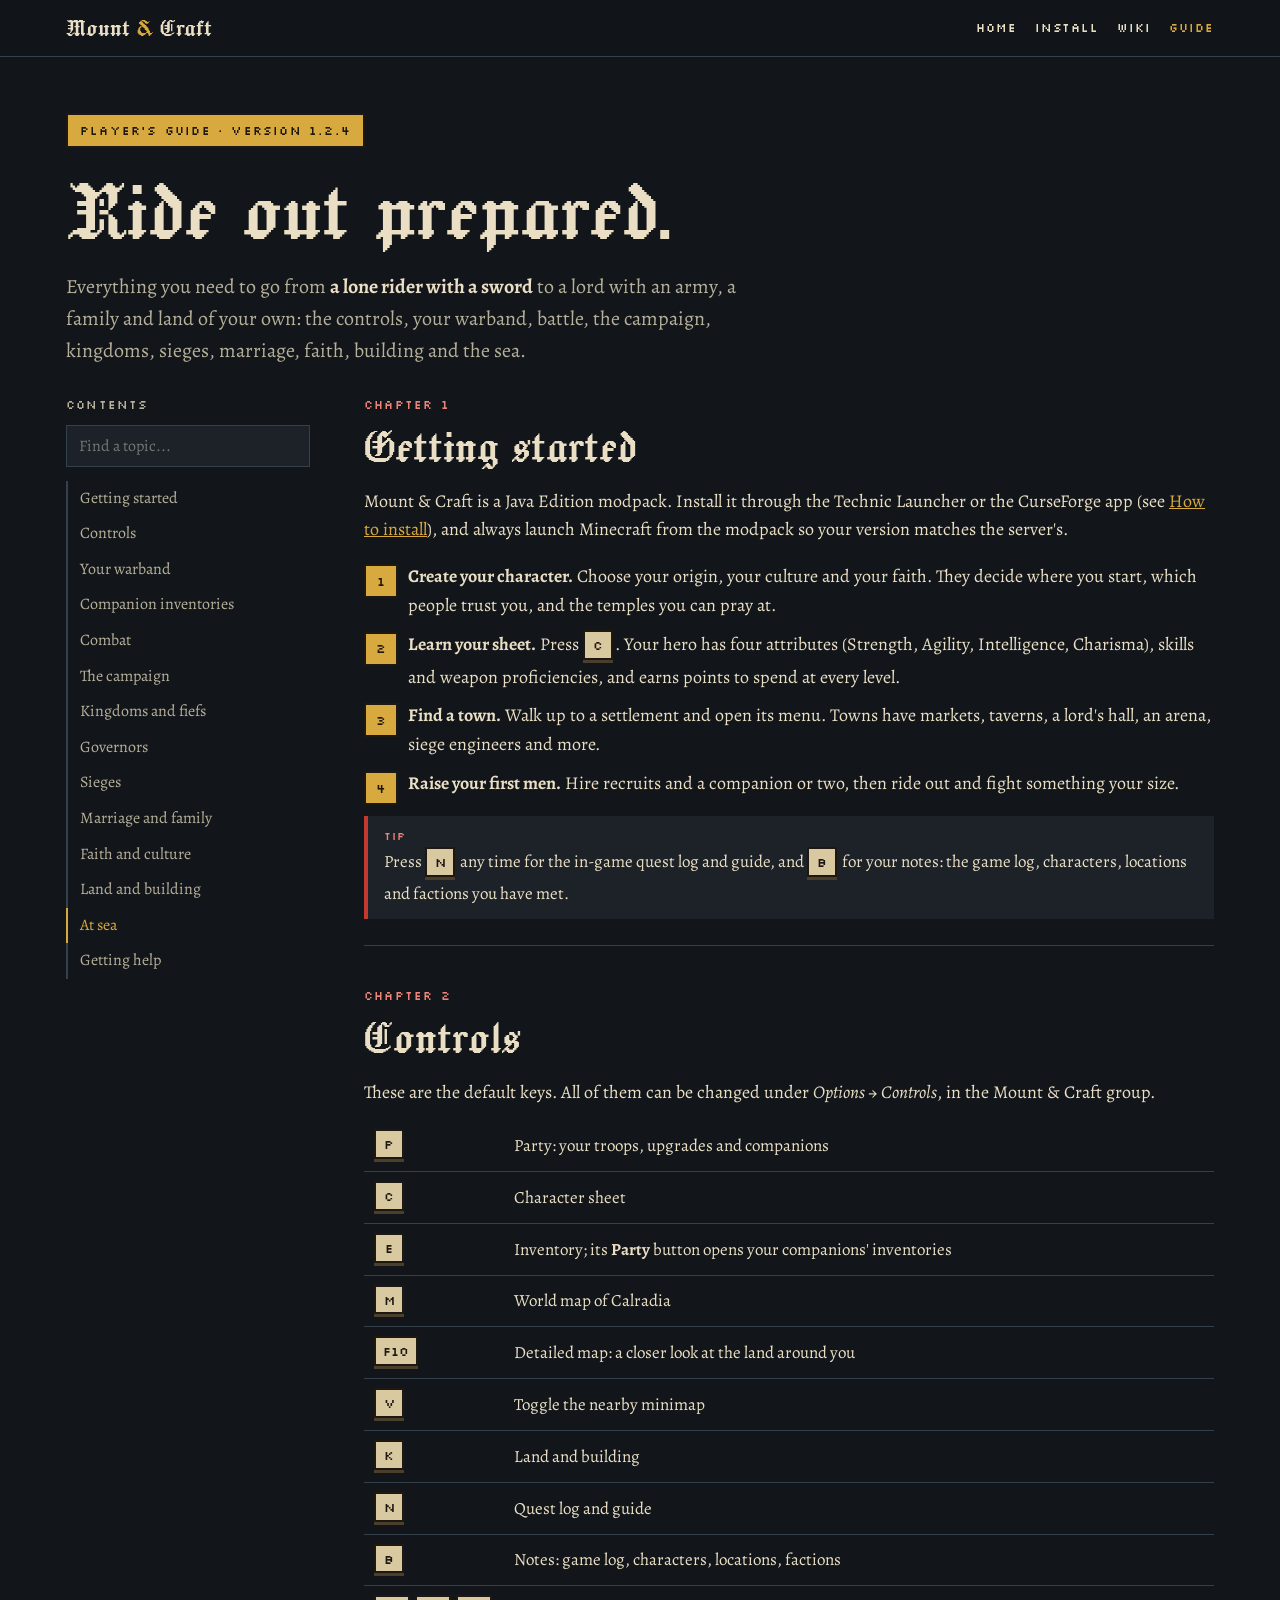
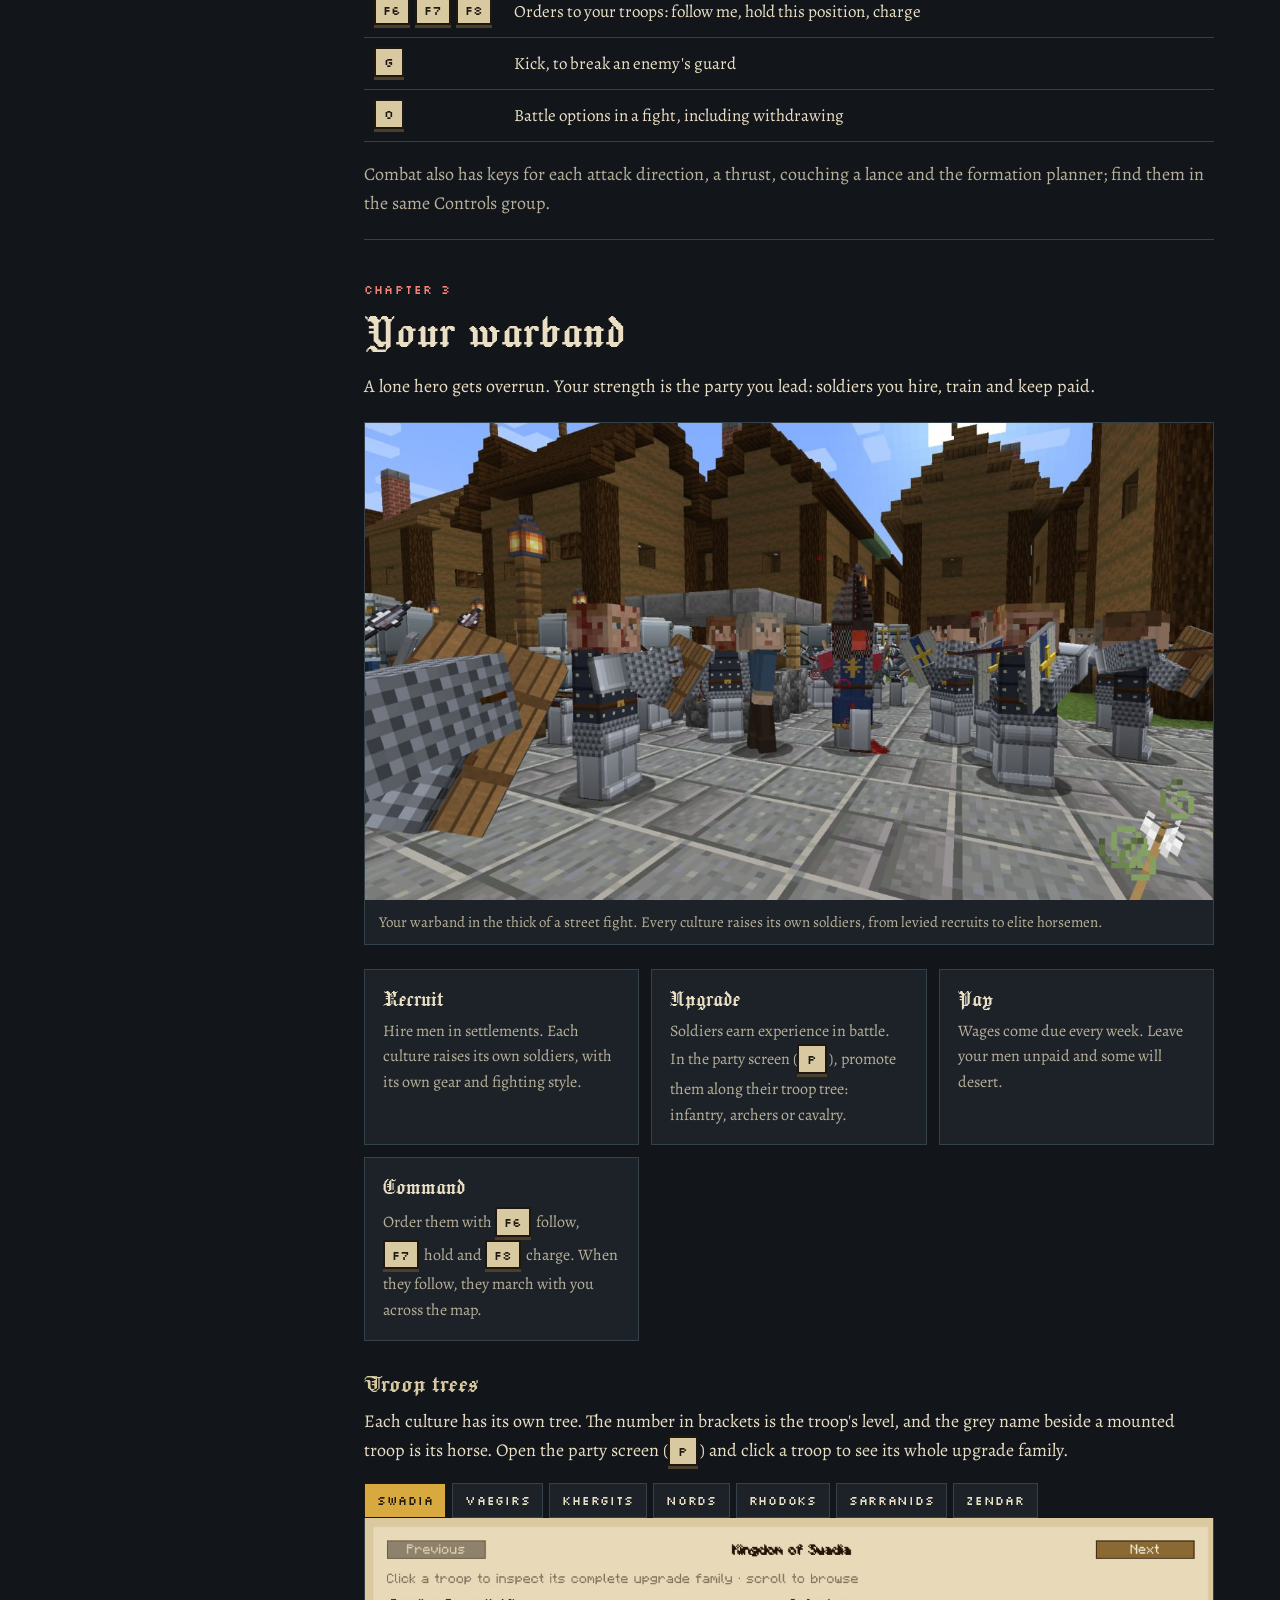
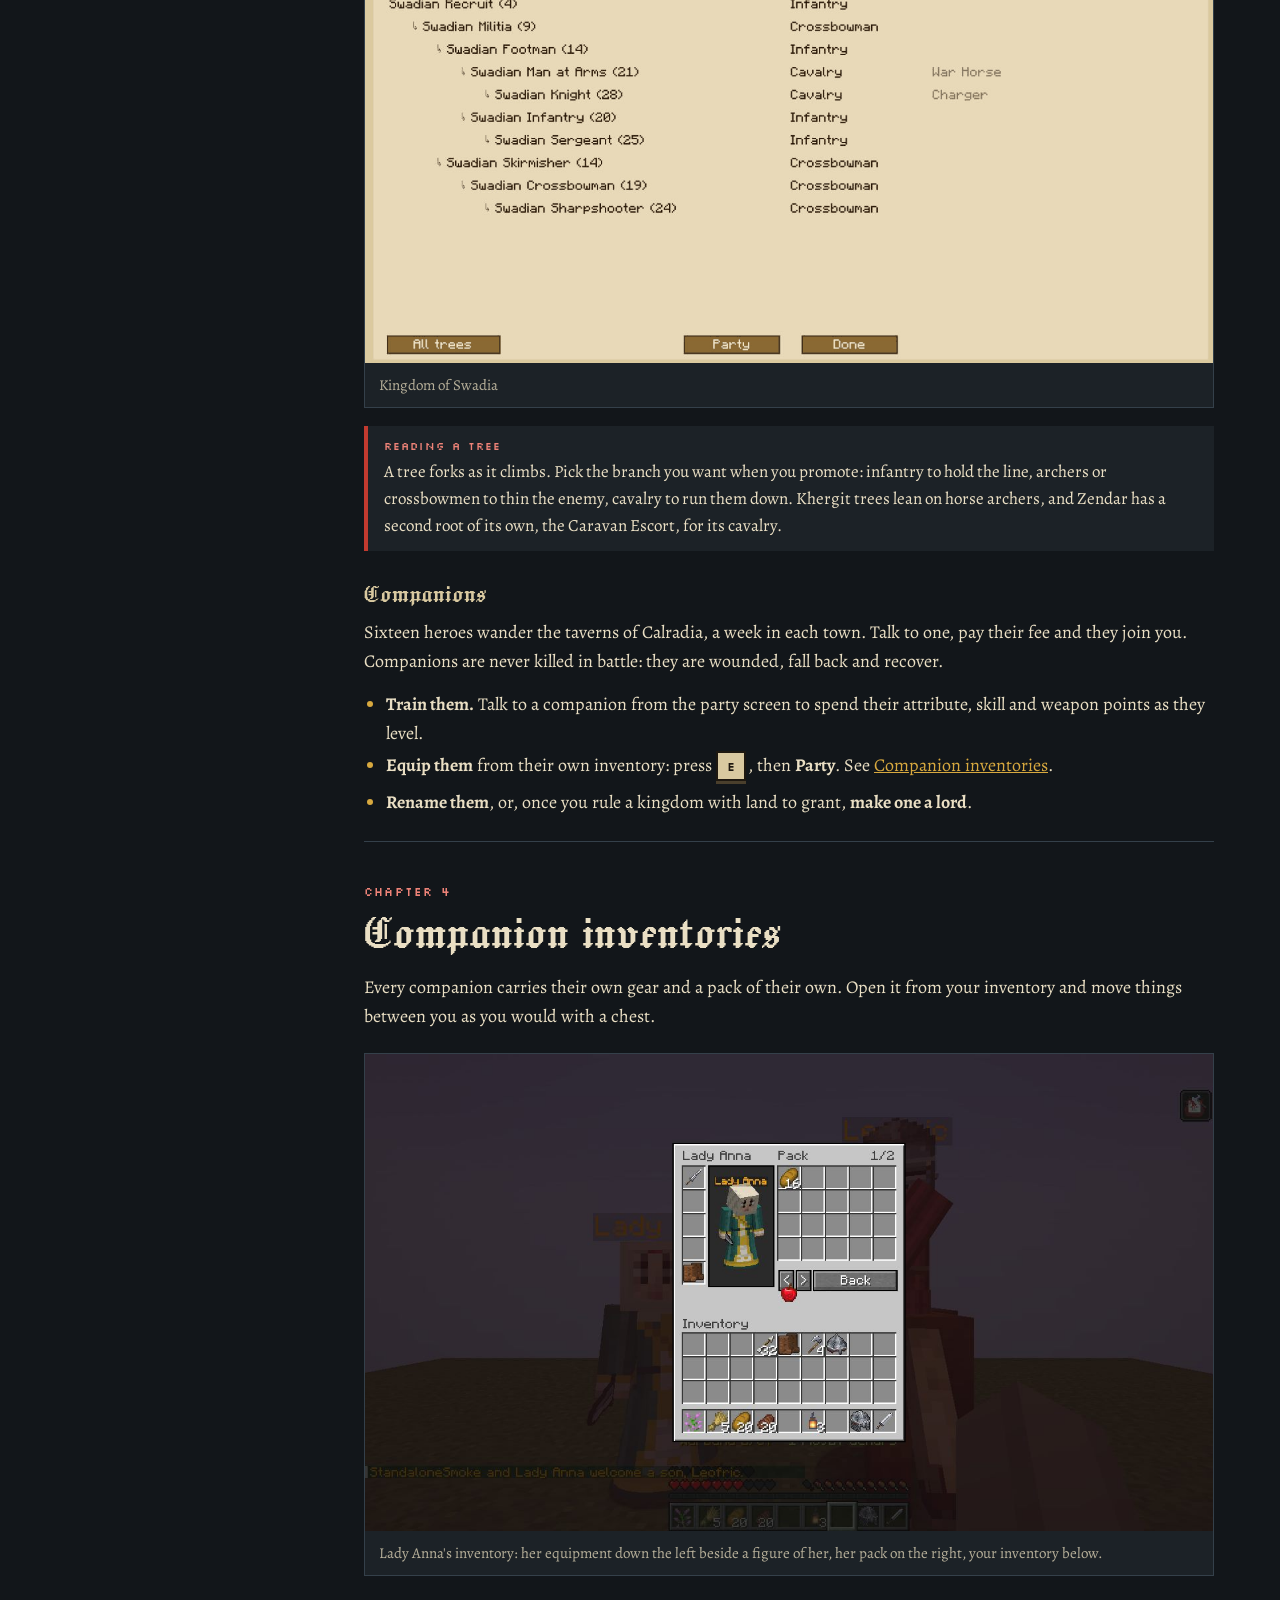
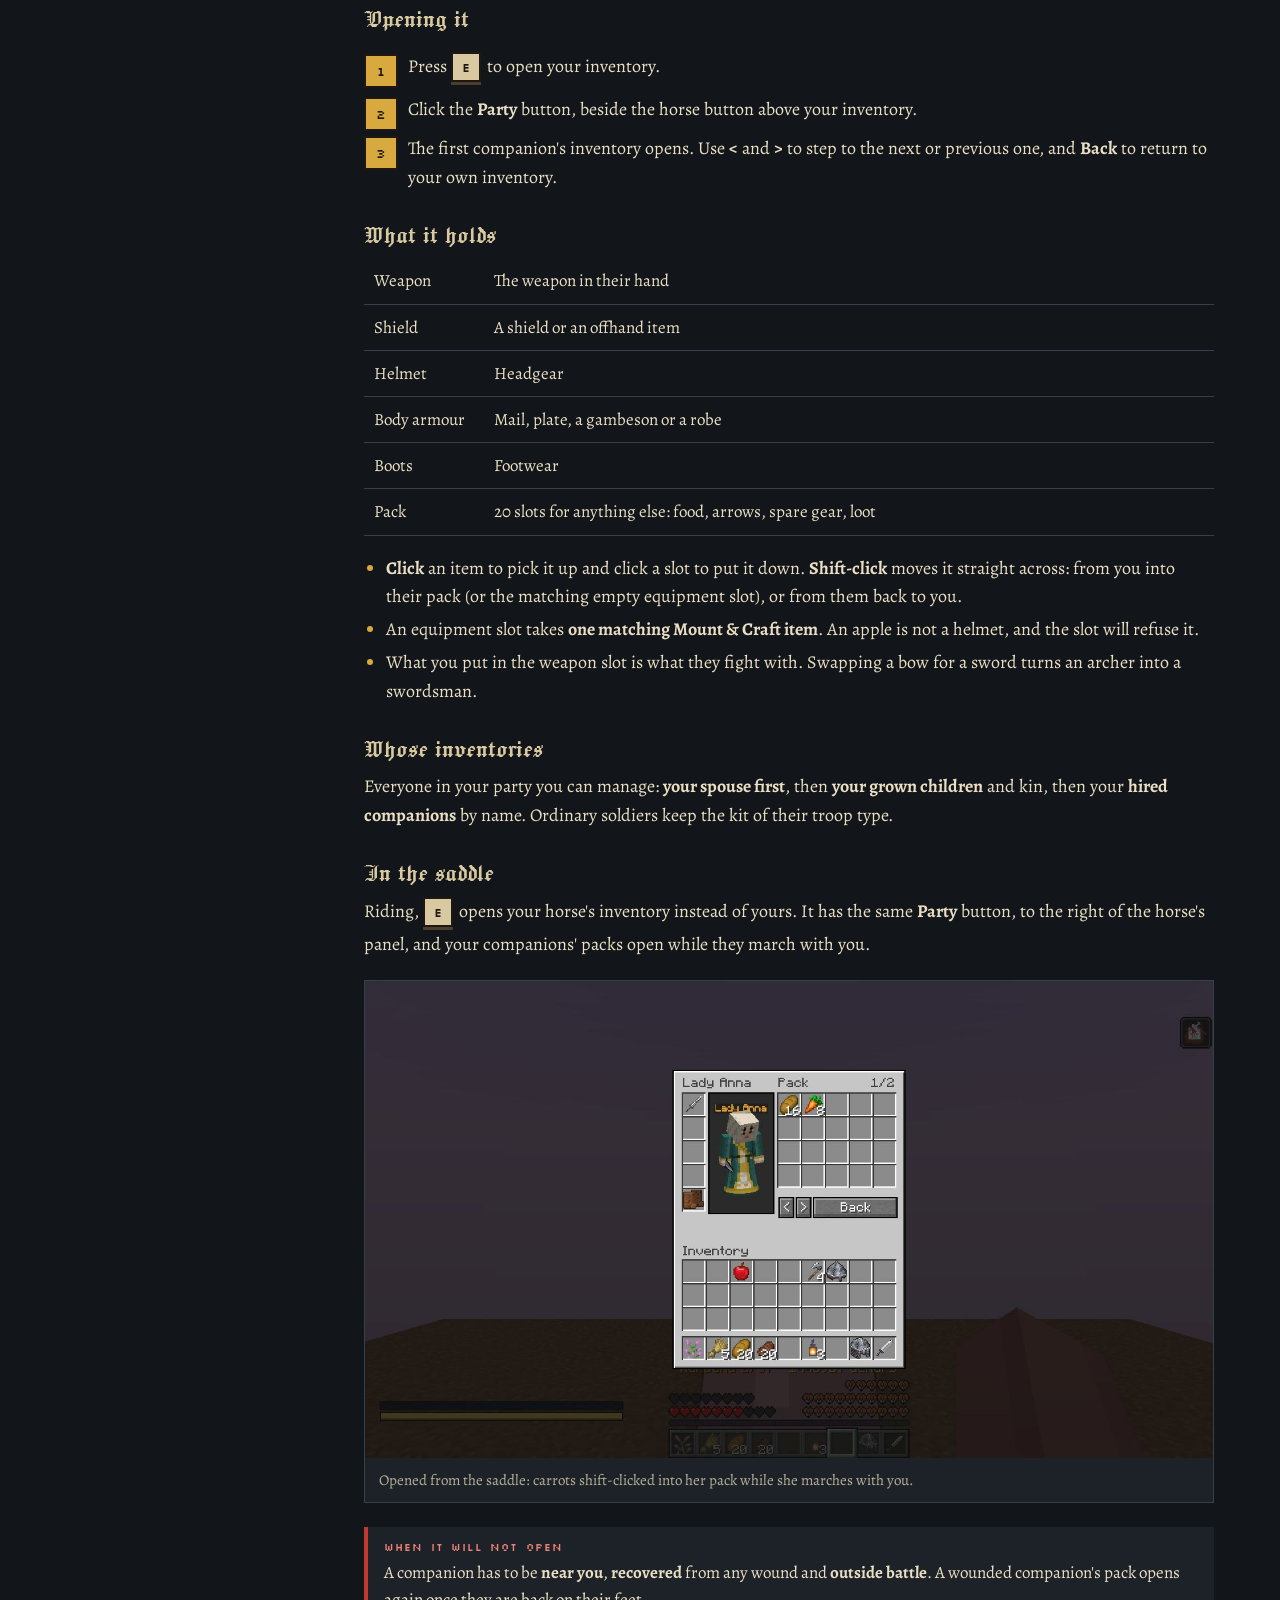
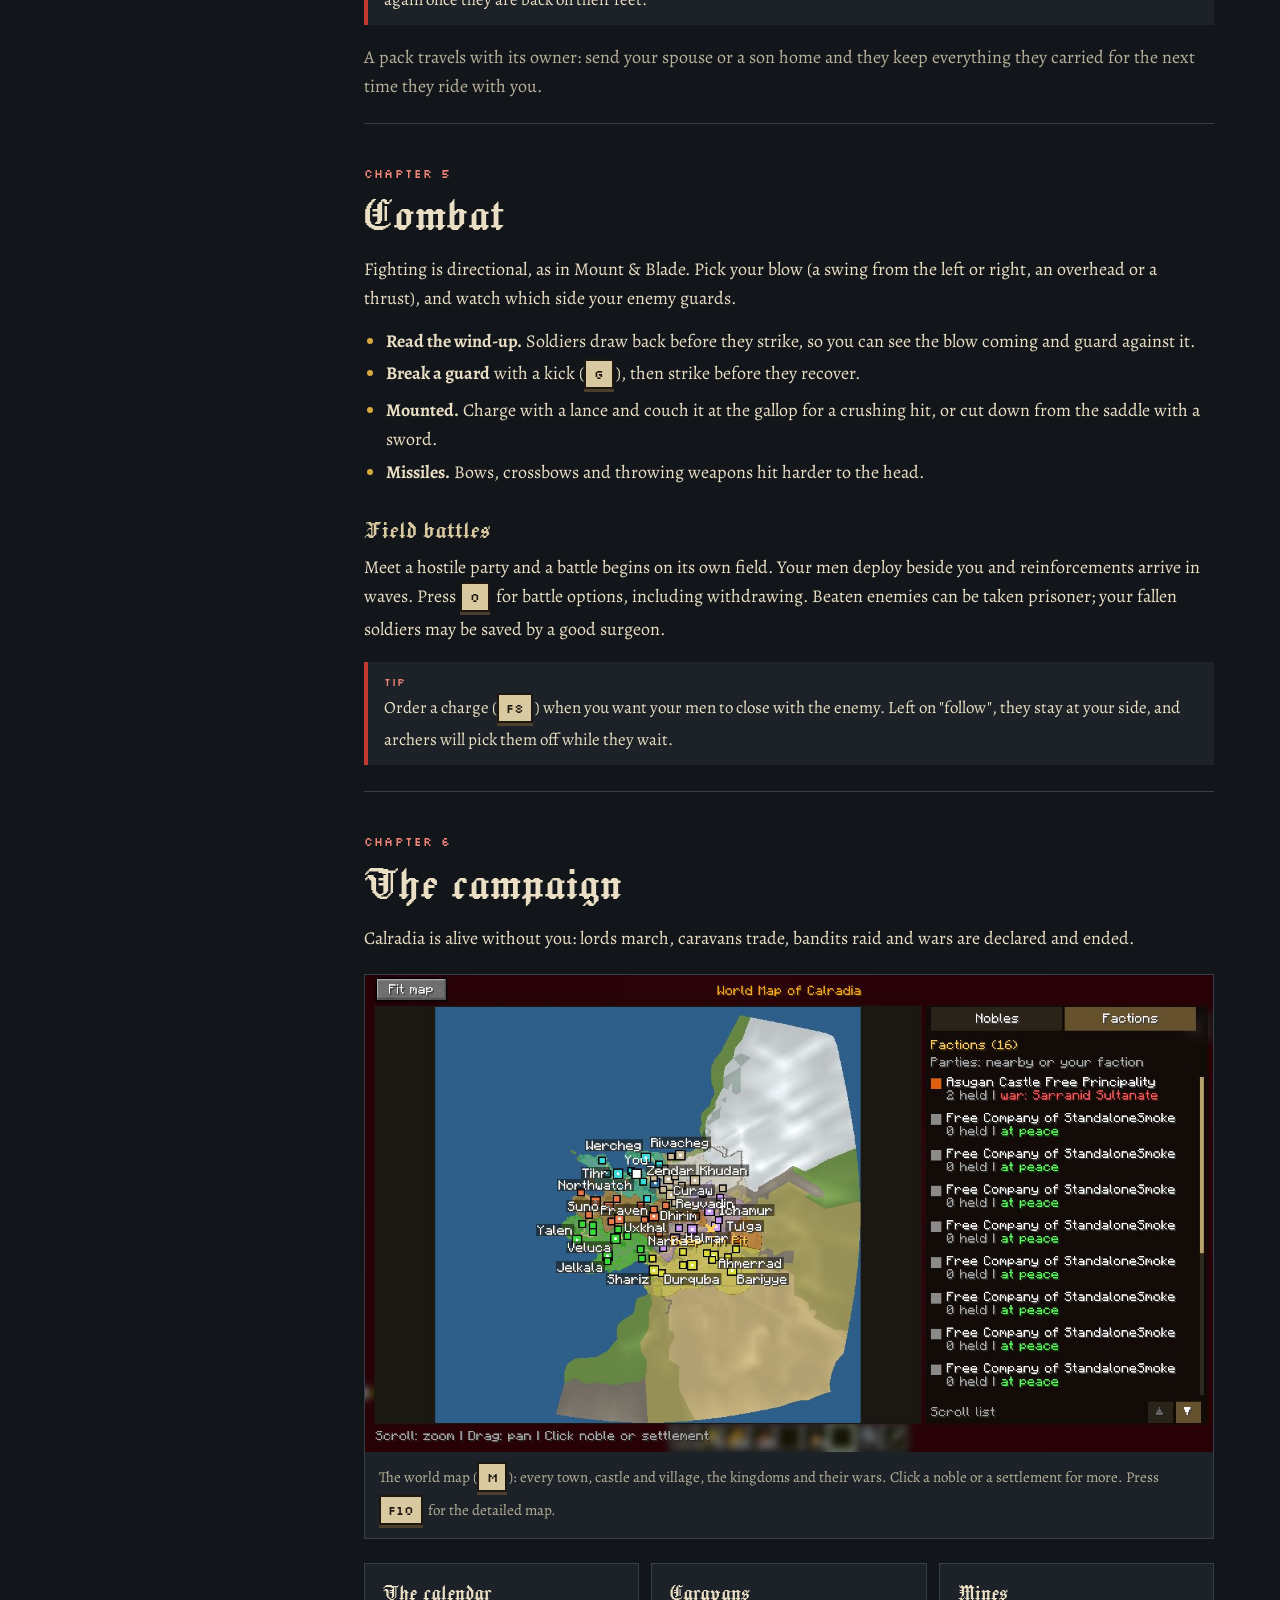
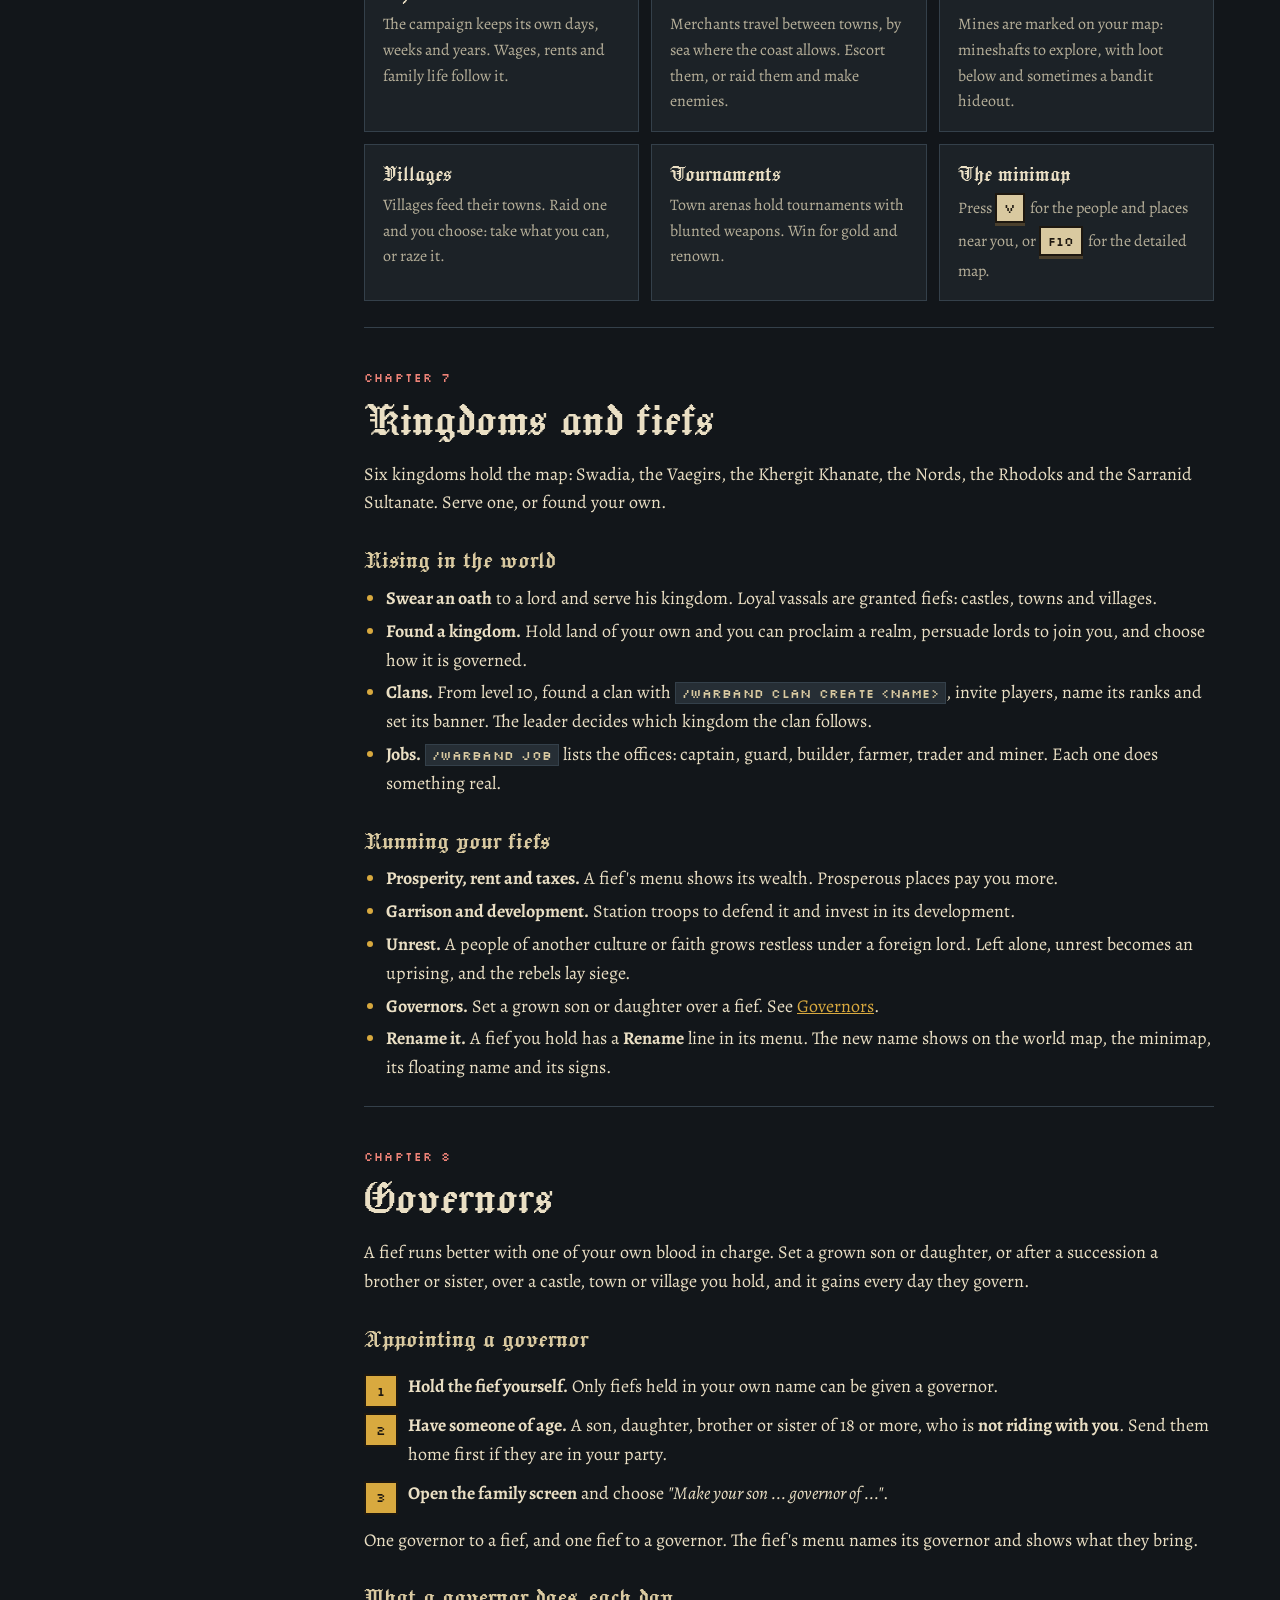
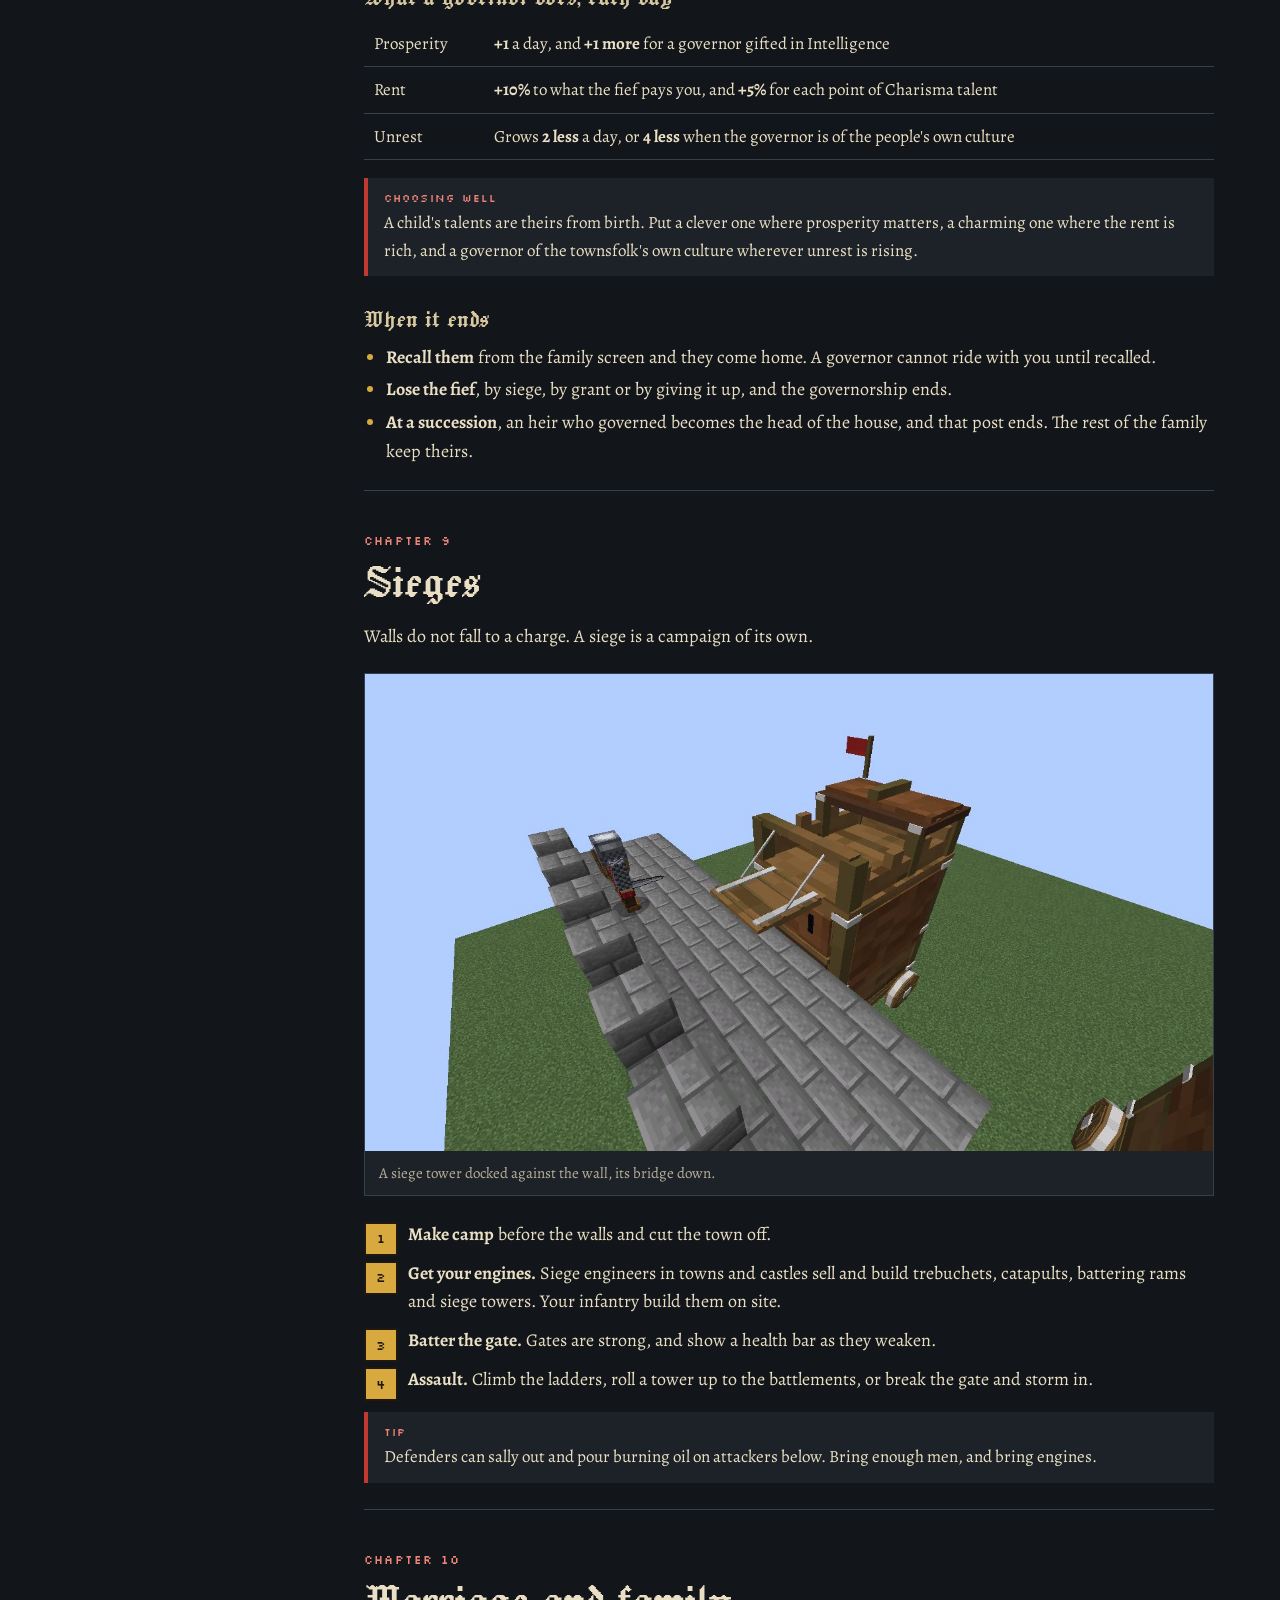
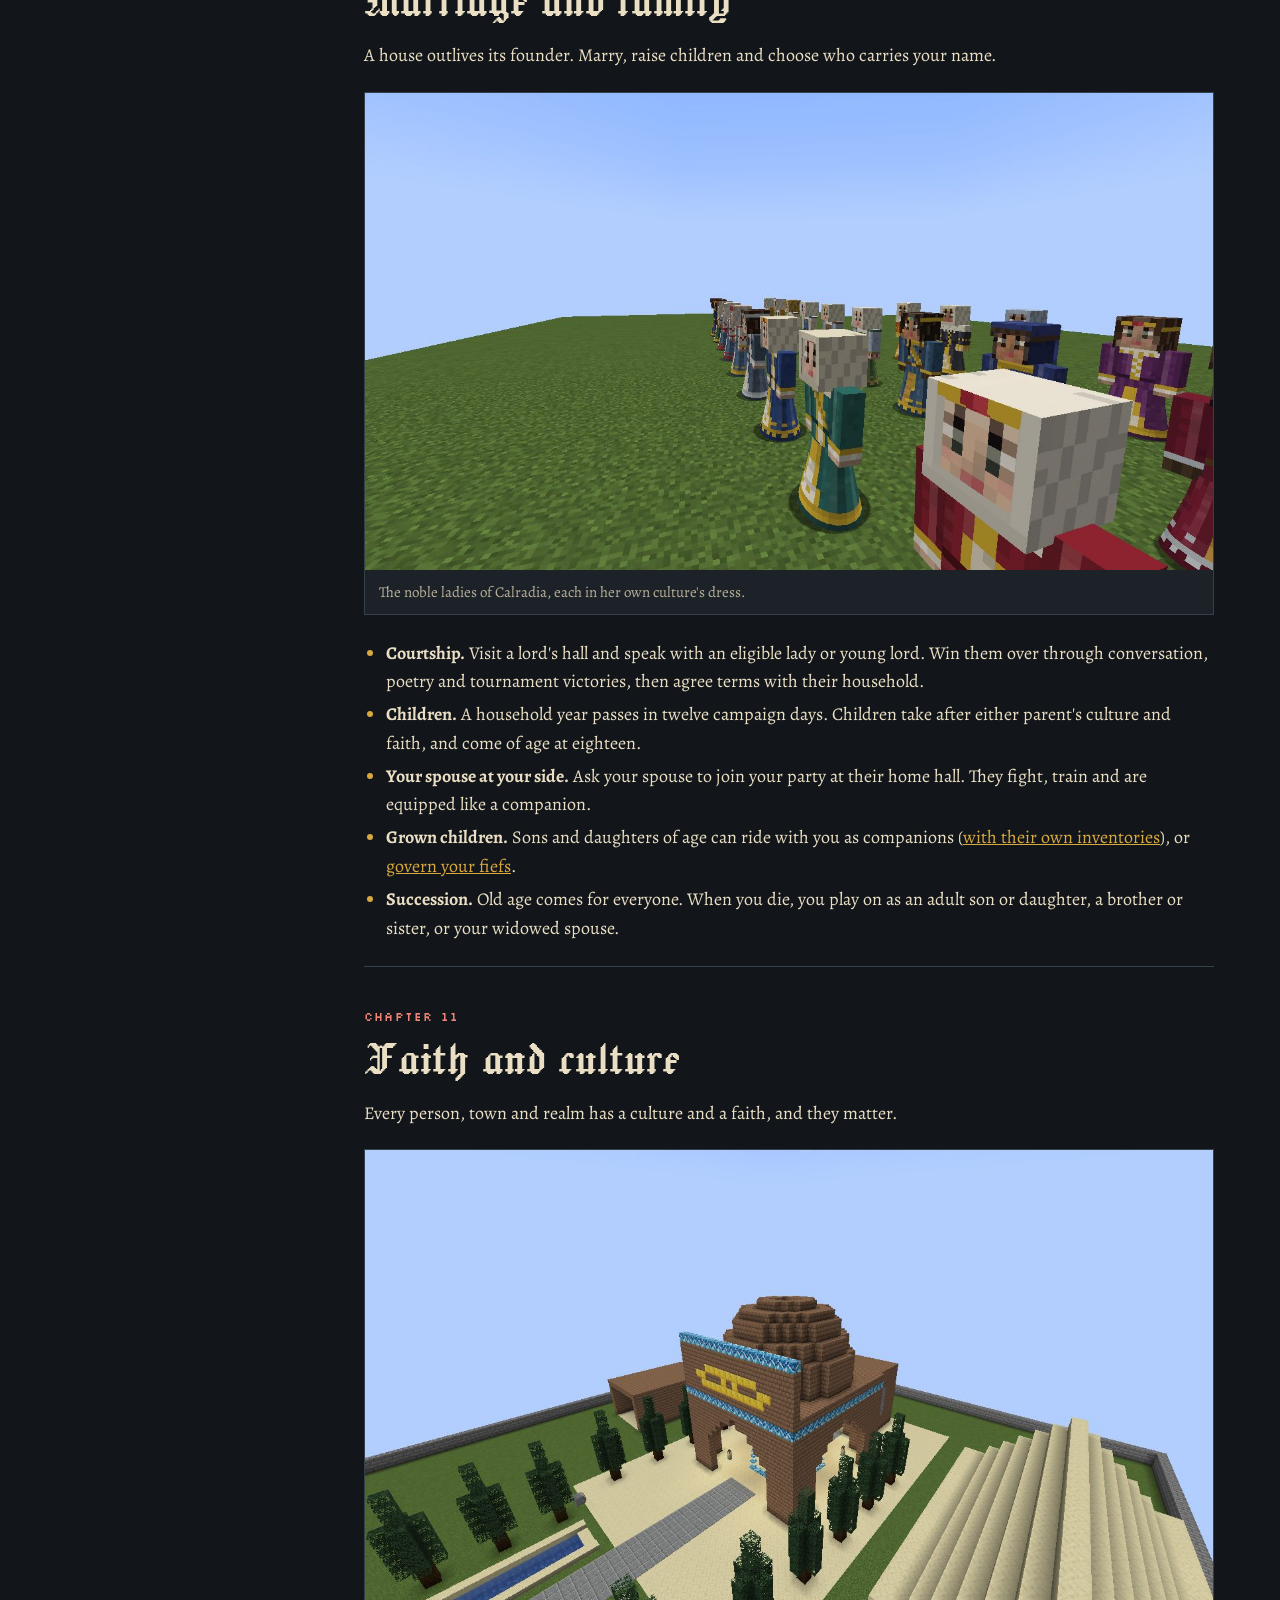
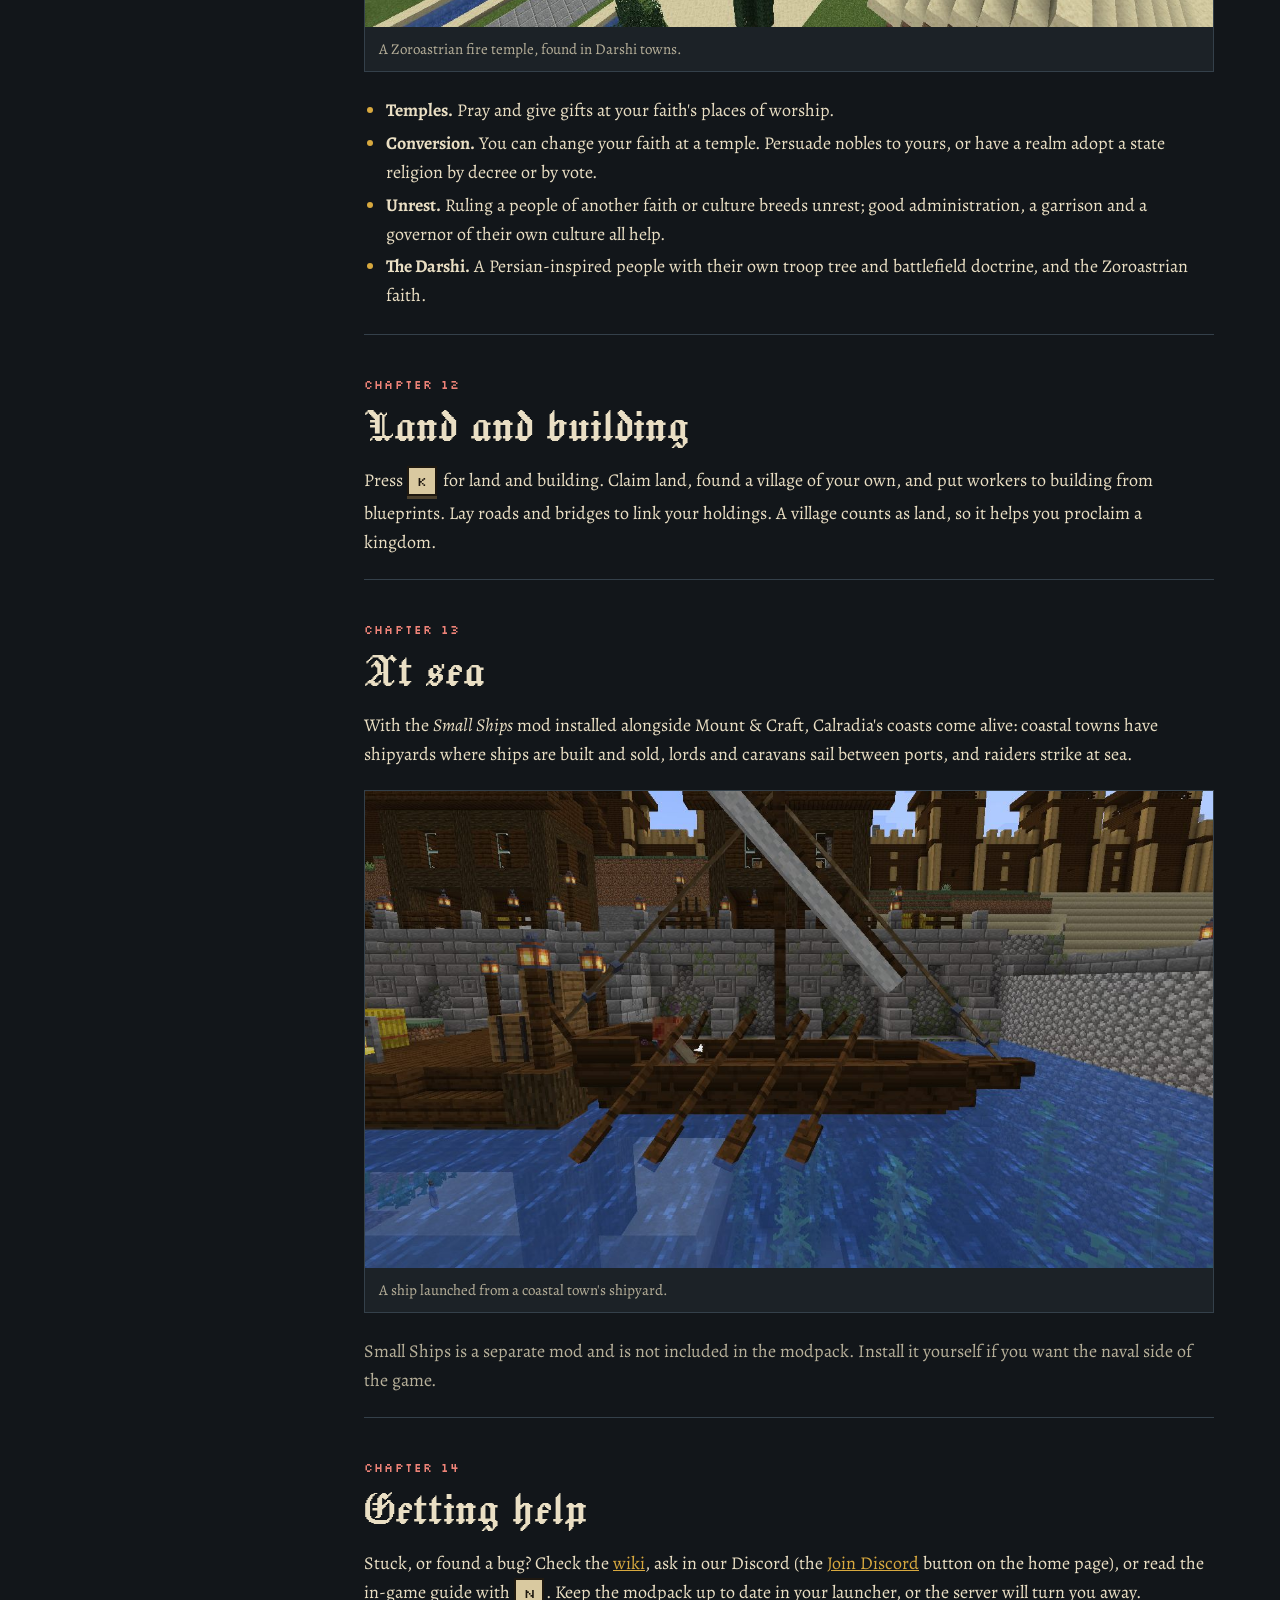
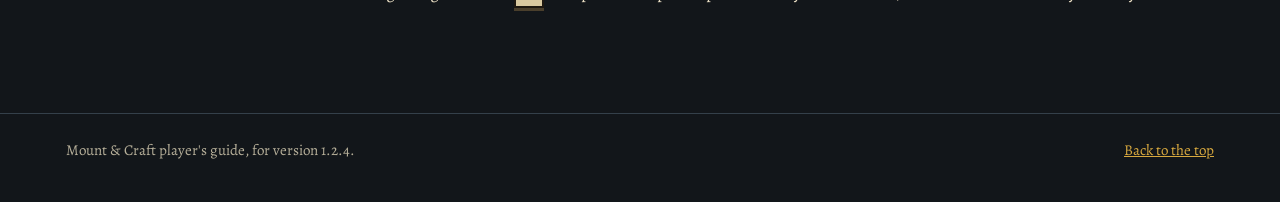
==== commit 9a6c65a3: "Add files via upload" ====
--- a/guide/index.html
+++ b/guide/index.html
@@ -5,20 +5,9 @@
 <meta name="viewport" content="width=device-width, initial-scale=1">
 <title>Player's Guide | Mount &amp; Craft</title>
 <meta name="description" content="How to play Mount & Craft: controls, your warband, companion inventories, combat, the campaign, kingdoms, governors, sieges, family, faith, land and the sea.">
-<link rel="canonical" href="https://mountandcraft.com/guide">
-<meta property="og:type" content="article">
-<meta property="og:url" content="https://mountandcraft.com/guide">
-<meta property="og:title" content="Player's Guide | Mount &amp; Craft">
-<meta property="og:description" content="Controls, warbands, companion inventories, combat, the campaign, kingdoms, governors, sieges, family, faith, land and the sea.">
-<meta property="og:image" content="https://mountandcraft.com/img/castle-town.webp">
-<meta name="twitter:card" content="summary_large_image">
 <link rel="preconnect" href="https://fonts.googleapis.com">
 <link rel="preconnect" href="https://fonts.gstatic.com" crossorigin>
 <link href="https://fonts.googleapis.com/css2?family=Alegreya:ital,wght@0,400;0,500;0,700;1,400&family=Jacquard+24&family=Silkscreen:wght@400;700&display=swap" rel="stylesheet">
-<link rel="icon" href="/favicon.svg" type="image/svg+xml">
-<link rel="icon" href="/favicon-32.png" sizes="32x32" type="image/png">
-<link rel="apple-touch-icon" href="/apple-touch-icon.png">
-<meta name="theme-color" content="#12161a">
 <style>
 :root {
   --night: #12161a; --stone: #1c2227; --stone-hi: #262e35; --line: #34404a;
@@ -82,6 +71,16 @@
 figure img { width: 100%; height: auto; aspect-ratio: 16 / 9; object-fit: cover; image-rendering: auto; }
 figcaption { padding: 10px 14px; font-size: 15px; color: var(--parch-dim); }
 
+.trees figure { margin: 14px 0; }
+.trees figure img { aspect-ratio: 1280 / 672; object-fit: contain; background: #e8d9b5; }
+.trees.tabs figure { display: none; margin-top: 0; border-top: 0; }
+.trees.tabs figure.on { display: block; }
+.tabbar { display: flex; flex-wrap: wrap; gap: 6px; margin: 14px 0 0; }
+.tabbar button { font-family: var(--f-pixel); font-size: 12px; letter-spacing: .06em; text-transform: uppercase; color: var(--parch); background: var(--stone); border: 1px solid var(--line); padding: 9px 12px; cursor: pointer; }
+.tabbar button:hover { border-color: var(--parch-dim); }
+.tabbar button[aria-selected="true"] { color: var(--ink); background: var(--brass); border-color: var(--ink); }
+.tabbar button:focus-visible { outline: 2px solid var(--brass); outline-offset: 2px; }
+
 .cards { display: grid; grid-template-columns: repeat(auto-fit, minmax(230px, 1fr)); gap: 12px; margin: 8px 0 18px; }
 .card { background: var(--stone); border: 1px solid var(--line); padding: 16px 18px; }
 .card h4 { font-family: var(--f-display); font-weight: 400; font-size: 24px; line-height: 1.1; margin: 0 0 6px; color: var(--parch); }
@@ -135,7 +134,7 @@
 </header>
 
 <section class="hero">
-  <span class="eyebrow">Player's guide &middot; version 1.2.5</span>
+  <span class="eyebrow">Player's guide &middot; version 1.2.4</span>
   <h1>Ride out prepared.</h1>
   <p class="lede">Everything you need to go from <strong>a lone rider with a sword</strong> to a lord with an army, a family and land of your own: the controls, your warband, battle, the campaign, kingdoms, sieges, marriage, faith, building and the sea.</p>
 </section>
@@ -172,6 +171,7 @@
         <tr><td><kbd>C</kbd></td><td>Character sheet</td></tr>
         <tr><td><kbd>E</kbd></td><td>Inventory; its <strong>Party</strong> button opens your companions' inventories</td></tr>
         <tr><td><kbd>M</kbd></td><td>World map of Calradia</td></tr>
+        <tr><td><kbd>F10</kbd></td><td>Detailed map: a closer look at the land around you</td></tr>
         <tr><td><kbd>V</kbd></td><td>Toggle the nearby minimap</td></tr>
         <tr><td><kbd>K</kbd></td><td>Land and building</td></tr>
         <tr><td><kbd>N</kbd></td><td>Quest log and guide</td></tr>
@@ -187,13 +187,25 @@
       <p class="label"></p>
       <h2>Your warband</h2>
       <p>A lone hero gets overrun. Your strength is the party you lead: soldiers you hire, train and keep paid.</p>
-      <figure><img src="/guide/img/warband.jpg" alt="A line of Darshi soldiers in armour on open ground" loading="lazy" width="1280" height="720"><figcaption>Every culture has its own troop tree, from levied recruits to elite horsemen. Here, the Darshi.</figcaption></figure>
+      <figure><img src="img/warband-battle.jpg" alt="Mail-clad soldiers with shields and spears fighting in a village street" loading="lazy" width="1280" height="674"><figcaption>Your warband in the thick of a street fight. Every culture raises its own soldiers, from levied recruits to elite horsemen.</figcaption></figure>
       <div class="cards">
         <div class="card"><h4>Recruit</h4><p>Hire men in settlements. Each culture raises its own soldiers, with its own gear and fighting style.</p></div>
         <div class="card"><h4>Upgrade</h4><p>Soldiers earn experience in battle. In the party screen (<kbd>P</kbd>), promote them along their troop tree: infantry, archers or cavalry.</p></div>
         <div class="card"><h4>Pay</h4><p>Wages come due every week. Leave your men unpaid and some will desert.</p></div>
         <div class="card"><h4>Command</h4><p>Order them with <kbd>F6</kbd> follow, <kbd>F7</kbd> hold and <kbd>F8</kbd> charge. When they follow, they march with you across the map.</p></div>
       </div>
+      <h3>Troop trees</h3>
+      <p>Each culture has its own tree. The number in brackets is the troop's level, and the grey name beside a mounted troop is its horse. Open the party screen (<kbd>P</kbd>) and click a troop to see its whole upgrade family.</p>
+      <div class="trees" id="trees">
+        <figure class="tree" id="tree-swadia" data-label="Swadia"><img src="img/troops-swadia.png" alt="Troop upgrade tree of the Kingdom of Swadia, listing each troop with its level and type" loading="lazy" width="1280" height="672"><figcaption>Kingdom of Swadia</figcaption></figure>
+        <figure class="tree" id="tree-vaegirs" data-label="Vaegirs"><img src="img/troops-vaegirs.png" alt="Troop upgrade tree of the Kingdom of Vaegirs, listing each troop with its level and type" loading="lazy" width="1280" height="672"><figcaption>Kingdom of Vaegirs</figcaption></figure>
+        <figure class="tree" id="tree-khergit" data-label="Khergits"><img src="img/troops-khergit.png" alt="Troop upgrade tree of the Khergit Khanate, listing each troop with its level and type" loading="lazy" width="1280" height="672"><figcaption>Khergit Khanate</figcaption></figure>
+        <figure class="tree" id="tree-nords" data-label="Nords"><img src="img/troops-nords.png" alt="Troop upgrade tree of the Kingdom of Nords, listing each troop with its level and type" loading="lazy" width="1280" height="672"><figcaption>Kingdom of Nords</figcaption></figure>
+        <figure class="tree" id="tree-rhodoks" data-label="Rhodoks"><img src="img/troops-rhodoks.png" alt="Troop upgrade tree of the Kingdom of Rhodoks, listing each troop with its level and type" loading="lazy" width="1280" height="672"><figcaption>Kingdom of Rhodoks</figcaption></figure>
+        <figure class="tree" id="tree-sarranid" data-label="Sarranids"><img src="img/troops-sarranid.png" alt="Troop upgrade tree of the Sarranid Sultanate, listing each troop with its level and type" loading="lazy" width="1280" height="672"><figcaption>Sarranid Sultanate</figcaption></figure>
+        <figure class="tree" id="tree-zendar" data-label="Zendar"><img src="img/troops-zendar.png" alt="Troop upgrade tree of the Merchant Republic of Zendar, listing each troop with its level and type" loading="lazy" width="1280" height="672"><figcaption>Merchant Republic of Zendar</figcaption></figure>
+      </div>
+      <div class="tip"><b>Reading a tree</b>A tree forks as it climbs. Pick the branch you want when you promote: infantry to hold the line, archers or crossbowmen to thin the enemy, cavalry to run them down. Khergit trees lean on horse archers, and Zendar has a second root of its own, the Caravan Escort, for its cavalry.</div>
       <h3>Companions</h3>
       <p>Sixteen heroes wander the taverns of Calradia, a week in each town. Talk to one, pay their fee and they join you. Companions are never killed in battle: they are wounded, fall back and recover.</p>
       <ul>
@@ -207,7 +219,7 @@
       <p class="label"></p>
       <h2>Companion inventories</h2>
       <p>Every companion carries their own gear and a pack of their own. Open it from your inventory and move things between you as you would with a chest.</p>
-      <figure><img src="/guide/img/companions.jpg" alt="The companion inventory screen showing equipment slots, a figure of the companion, a pack and the player's inventory" loading="lazy" width="1280" height="720"><figcaption>Lady Anna's inventory: her equipment down the left beside a figure of her, her pack on the right, your inventory below.</figcaption></figure>
+      <figure><img src="img/companions.jpg" alt="The companion inventory screen showing equipment slots, a figure of the companion, a pack and the player's inventory" loading="lazy" width="1280" height="720"><figcaption>Lady Anna's inventory: her equipment down the left beside a figure of her, her pack on the right, your inventory below.</figcaption></figure>
       <h3>Opening it</h3>
       <ol class="steps">
         <li>Press <kbd>E</kbd> to open your inventory.</li>
@@ -232,7 +244,7 @@
       <p>Everyone in your party you can manage: <strong>your spouse first</strong>, then <strong>your grown children</strong> and kin, then your <strong>hired companions</strong> by name. Ordinary soldiers keep the kit of their troop type.</p>
       <h3>In the saddle</h3>
       <p>Riding, <kbd>E</kbd> opens your horse's inventory instead of yours. It has the same <strong>Party</strong> button, to the right of the horse's panel, and your companions' packs open while they march with you.</p>
-      <figure><img src="/guide/img/riding.jpg" alt="The companion inventory opened while riding, with carrots moved into the companion's pack" loading="lazy" width="1280" height="720"><figcaption>Opened from the saddle: carrots shift-clicked into her pack while she marches with you.</figcaption></figure>
+      <figure><img src="img/riding.jpg" alt="The companion inventory opened while riding, with carrots moved into the companion's pack" loading="lazy" width="1280" height="720"><figcaption>Opened from the saddle: carrots shift-clicked into her pack while she marches with you.</figcaption></figure>
       <div class="tip"><b>When it will not open</b>A companion has to be <strong>near you</strong>, <strong>recovered</strong> from any wound and <strong>outside battle</strong>. A wounded companion's pack opens again once they are back on their feet.</div>
       <p class="dim">A pack travels with its owner: send your spouse or a son home and they keep everything they carried for the next time they ride with you.</p>
     </section>
@@ -256,14 +268,14 @@
       <p class="label"></p>
       <h2>The campaign</h2>
       <p>Calradia is alive without you: lords march, caravans trade, bandits raid and wars are declared and ended.</p>
-      <figure><img src="/guide/img/map.jpg" alt="The world map of Calradia with kingdoms coloured and town names" loading="lazy" width="1280" height="720"><figcaption>The world map (<kbd>M</kbd>): every town, castle and village, the kingdoms and their wars. Click a noble or a settlement for more.</figcaption></figure>
+      <figure><img src="img/map.jpg" alt="The world map of Calradia with kingdoms coloured and town names" loading="lazy" width="1280" height="720"><figcaption>The world map (<kbd>M</kbd>): every town, castle and village, the kingdoms and their wars. Click a noble or a settlement for more. Press <kbd>F10</kbd> for the detailed map.</figcaption></figure>
       <div class="cards">
         <div class="card"><h4>The calendar</h4><p>The campaign keeps its own days, weeks and years. Wages, rents and family life follow it.</p></div>
         <div class="card"><h4>Caravans</h4><p>Merchants travel between towns, by sea where the coast allows. Escort them, or raid them and make enemies.</p></div>
         <div class="card"><h4>Mines</h4><p>Mines are marked on your map: mineshafts to explore, with loot below and sometimes a bandit hideout.</p></div>
         <div class="card"><h4>Villages</h4><p>Villages feed their towns. Raid one and you choose: take what you can, or raze it.</p></div>
         <div class="card"><h4>Tournaments</h4><p>Town arenas hold tournaments with blunted weapons. Win for gold and renown.</p></div>
-        <div class="card"><h4>The minimap</h4><p>Press <kbd>V</kbd> for the people and places near you.</p></div>
+        <div class="card"><h4>The minimap</h4><p>Press <kbd>V</kbd> for the people and places near you, or <kbd>F10</kbd> for the detailed map.</p></div>
       </div>
     </section>
 
@@ -318,7 +330,7 @@
       <p class="label"></p>
       <h2>Sieges</h2>
       <p>Walls do not fall to a charge. A siege is a campaign of its own.</p>
-      <figure><img src="/guide/img/siege.jpg" alt="A wooden siege tower drawn up against a castle wall" loading="lazy" width="1280" height="720"><figcaption>A siege tower docked against the wall, its bridge down.</figcaption></figure>
+      <figure><img src="img/siege.jpg" alt="A wooden siege tower drawn up against a castle wall" loading="lazy" width="1280" height="720"><figcaption>A siege tower docked against the wall, its bridge down.</figcaption></figure>
       <ol class="steps">
         <li><strong>Make camp</strong> before the walls and cut the town off.</li>
         <li><strong>Get your engines.</strong> Siege engineers in towns and castles sell and build trebuchets, catapults, battering rams and siege towers. Your infantry build them on site.</li>
@@ -332,7 +344,7 @@
       <p class="label"></p>
       <h2>Marriage and family</h2>
       <p>A house outlives its founder. Marry, raise children and choose who carries your name.</p>
-      <figure><img src="/guide/img/family.jpg" alt="Noble ladies in long gowns and headdresses of several cultures" loading="lazy" width="1280" height="720"><figcaption>The noble ladies of Calradia, each in her own culture's dress.</figcaption></figure>
+      <figure><img src="img/family.jpg" alt="Noble ladies in long gowns and headdresses of several cultures" loading="lazy" width="1280" height="720"><figcaption>The noble ladies of Calradia, each in her own culture's dress.</figcaption></figure>
       <ul>
         <li><strong>Courtship.</strong> Visit a lord's hall and speak with an eligible lady or young lord. Win them over through conversation, poetry and tournament victories, then agree terms with their household.</li>
         <li><strong>Children.</strong> A household year passes in twelve campaign days. Children take after either parent's culture and faith, and come of age at eighteen.</li>
@@ -346,7 +358,7 @@
       <p class="label"></p>
       <h2>Faith and culture</h2>
       <p>Every person, town and realm has a culture and a faith, and they matter.</p>
-      <figure><img src="/guide/img/faith.jpg" alt="A Zoroastrian fire temple with a domed pavilion, pools and cypress trees" loading="lazy" width="1280" height="720"><figcaption>A Zoroastrian fire temple, found in Darshi towns.</figcaption></figure>
+      <figure><img src="img/faith.jpg" alt="A Zoroastrian fire temple with a domed pavilion, pools and cypress trees" loading="lazy" width="1280" height="720"><figcaption>A Zoroastrian fire temple, found in Darshi towns.</figcaption></figure>
       <ul>
         <li><strong>Temples.</strong> Pray and give gifts at your faith's places of worship.</li>
         <li><strong>Conversion.</strong> You can change your faith at a temple. Persuade nobles to yours, or have a realm adopt a state religion by decree or by vote.</li>
@@ -365,7 +377,7 @@
       <p class="label"></p>
       <h2>At sea</h2>
       <p>With the <em>Small Ships</em> mod installed alongside Mount &amp; Craft, Calradia's coasts come alive: coastal towns have shipyards where ships are built and sold, lords and caravans sail between ports, and raiders strike at sea.</p>
-      <figure><img src="/guide/img/sea.jpg" alt="A newly launched ship beside a shipyard and its breakwater" loading="lazy" width="1280" height="720"><figcaption>A ship launched from a coastal town's shipyard.</figcaption></figure>
+      <figure><img src="img/sea.jpg" alt="A newly launched ship beside a shipyard and its breakwater" loading="lazy" width="1280" height="720"><figcaption>A ship launched from a coastal town's shipyard.</figcaption></figure>
       <p class="dim">Small Ships is a separate mod and is not included in the modpack. Install it yourself if you want the naval side of the game.</p>
     </section>
 
@@ -380,7 +392,7 @@
 
 <footer class="foot">
   <div class="foot-in">
-    <span>Mount &amp; Craft player's guide, for version 1.2.5. <a href="/wiki">Wiki</a> &middot; <a href="/">Home</a></span>
+    <span>Mount &amp; Craft player's guide, for version 1.2.4.</span>
     <a href="#top" onclick="window.scrollTo({top:0});return false;">Back to the top</a>
   </div>
 </footer>
@@ -401,6 +413,26 @@
     }, { rootMargin: '-30% 0px -60% 0px' });
     chapters.forEach(function (c) { io.observe(c); });
   }
+  // troop trees: one kingdom at a time (all are shown stacked if scripts are off)
+  var trees = document.getElementById('trees');
+  if (trees) {
+    var figs = Array.prototype.slice.call(trees.querySelectorAll('figure.tree')), bar = document.createElement('div'), btns = [];
+    bar.className = 'tabbar'; bar.setAttribute('role', 'tablist'); bar.setAttribute('aria-label', 'Kingdom');
+    function show(i, focus) {
+      figs.forEach(function (f, j) { f.classList.toggle('on', i === j); btns[j].setAttribute('aria-selected', i === j); btns[j].tabIndex = i === j ? 0 : -1; });
+      if (focus) btns[i].focus();
+    }
+    figs.forEach(function (f, i) {
+      var b = document.createElement('button'); b.type = 'button'; b.setAttribute('role', 'tab'); b.textContent = f.getAttribute('data-label');
+      b.addEventListener('click', function () { show(i); });
+      b.addEventListener('keydown', function (e) {
+        var d = e.key === 'ArrowRight' ? 1 : e.key === 'ArrowLeft' ? -1 : 0;
+        if (d) { e.preventDefault(); show((i + d + figs.length) % figs.length, true); }
+      });
+      btns.push(b); bar.appendChild(b); f.setAttribute('role', 'tabpanel'); f.querySelector('img').loading = 'eager';
+    });
+    trees.classList.add('tabs'); trees.insertBefore(bar, trees.firstChild); show(0);
+  }
   // find a topic: chapters whose text holds every word typed
   find.addEventListener('input', function () {
     var words = find.value.toLowerCase().split(/\s+/).filter(Boolean), shown = 0;
@@ -413,4 +445,4 @@
 })();
 </script>
 </body>
-</html>+</html>
